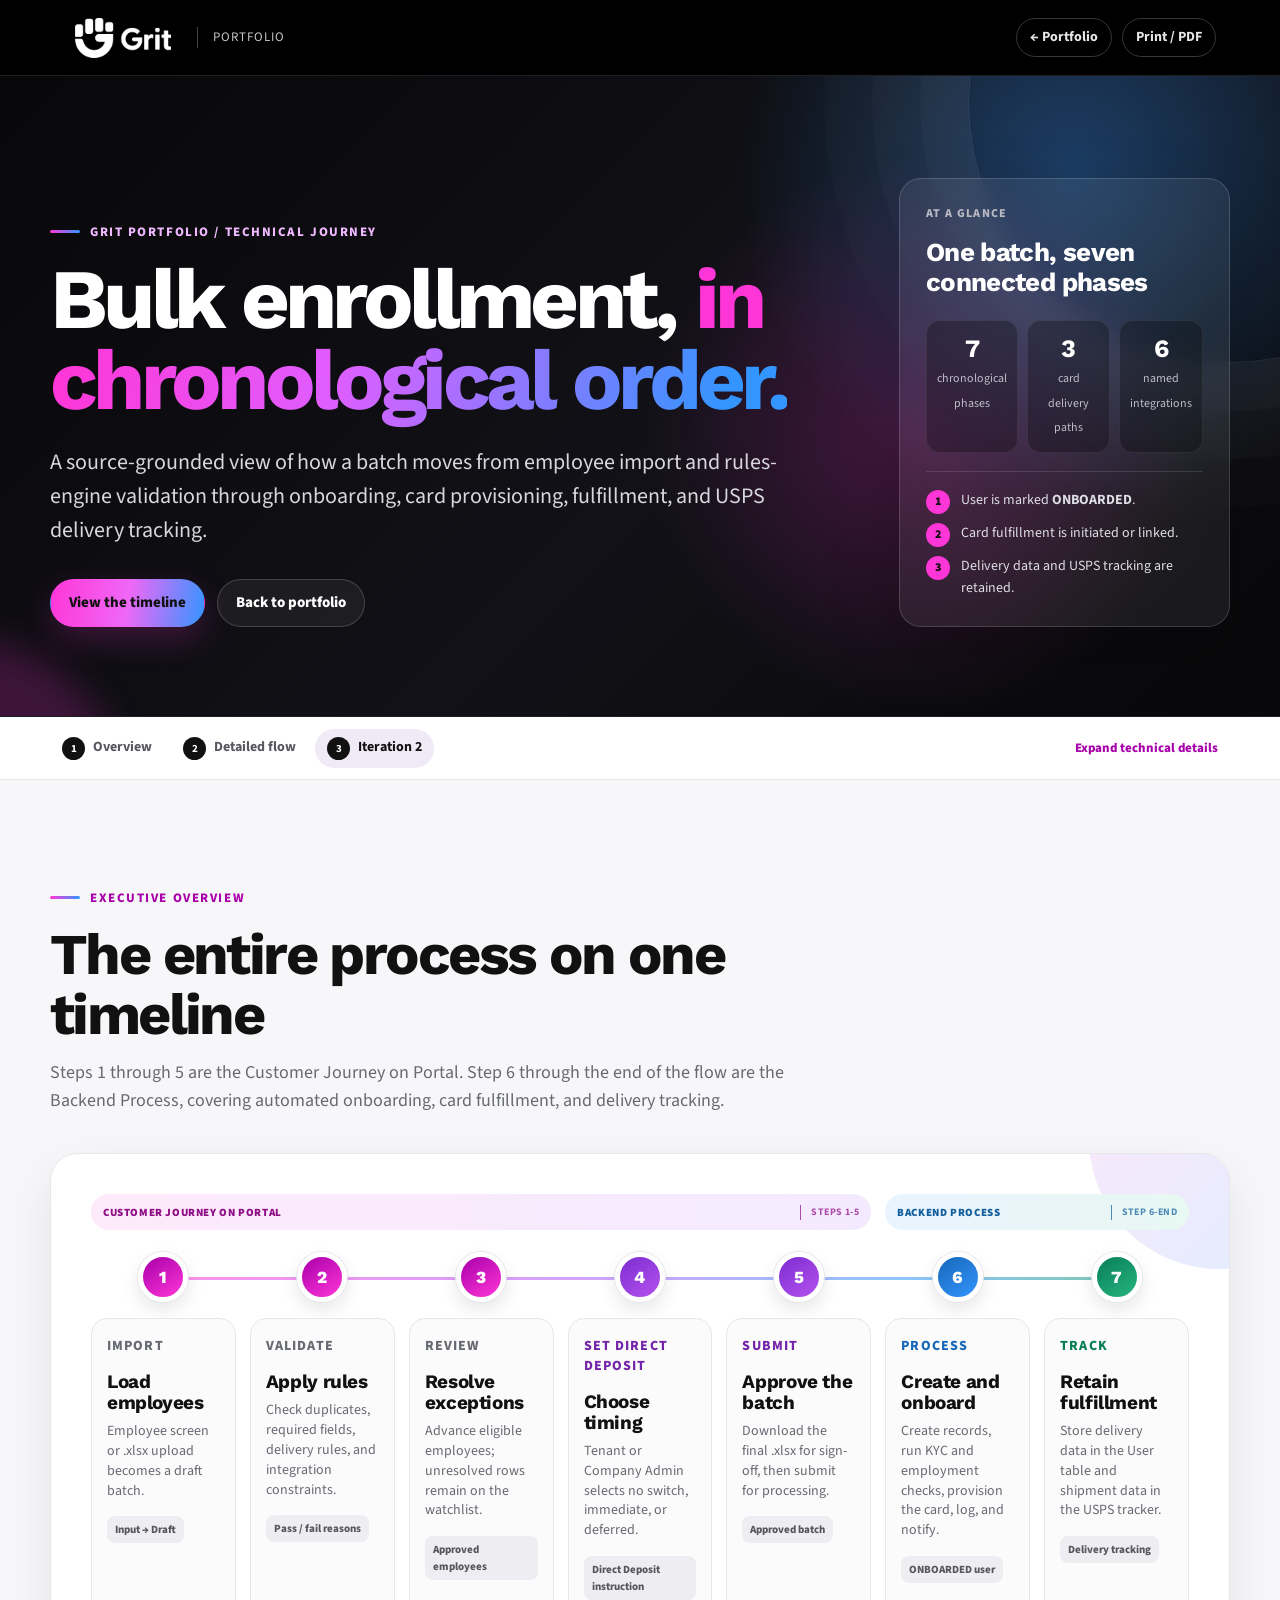
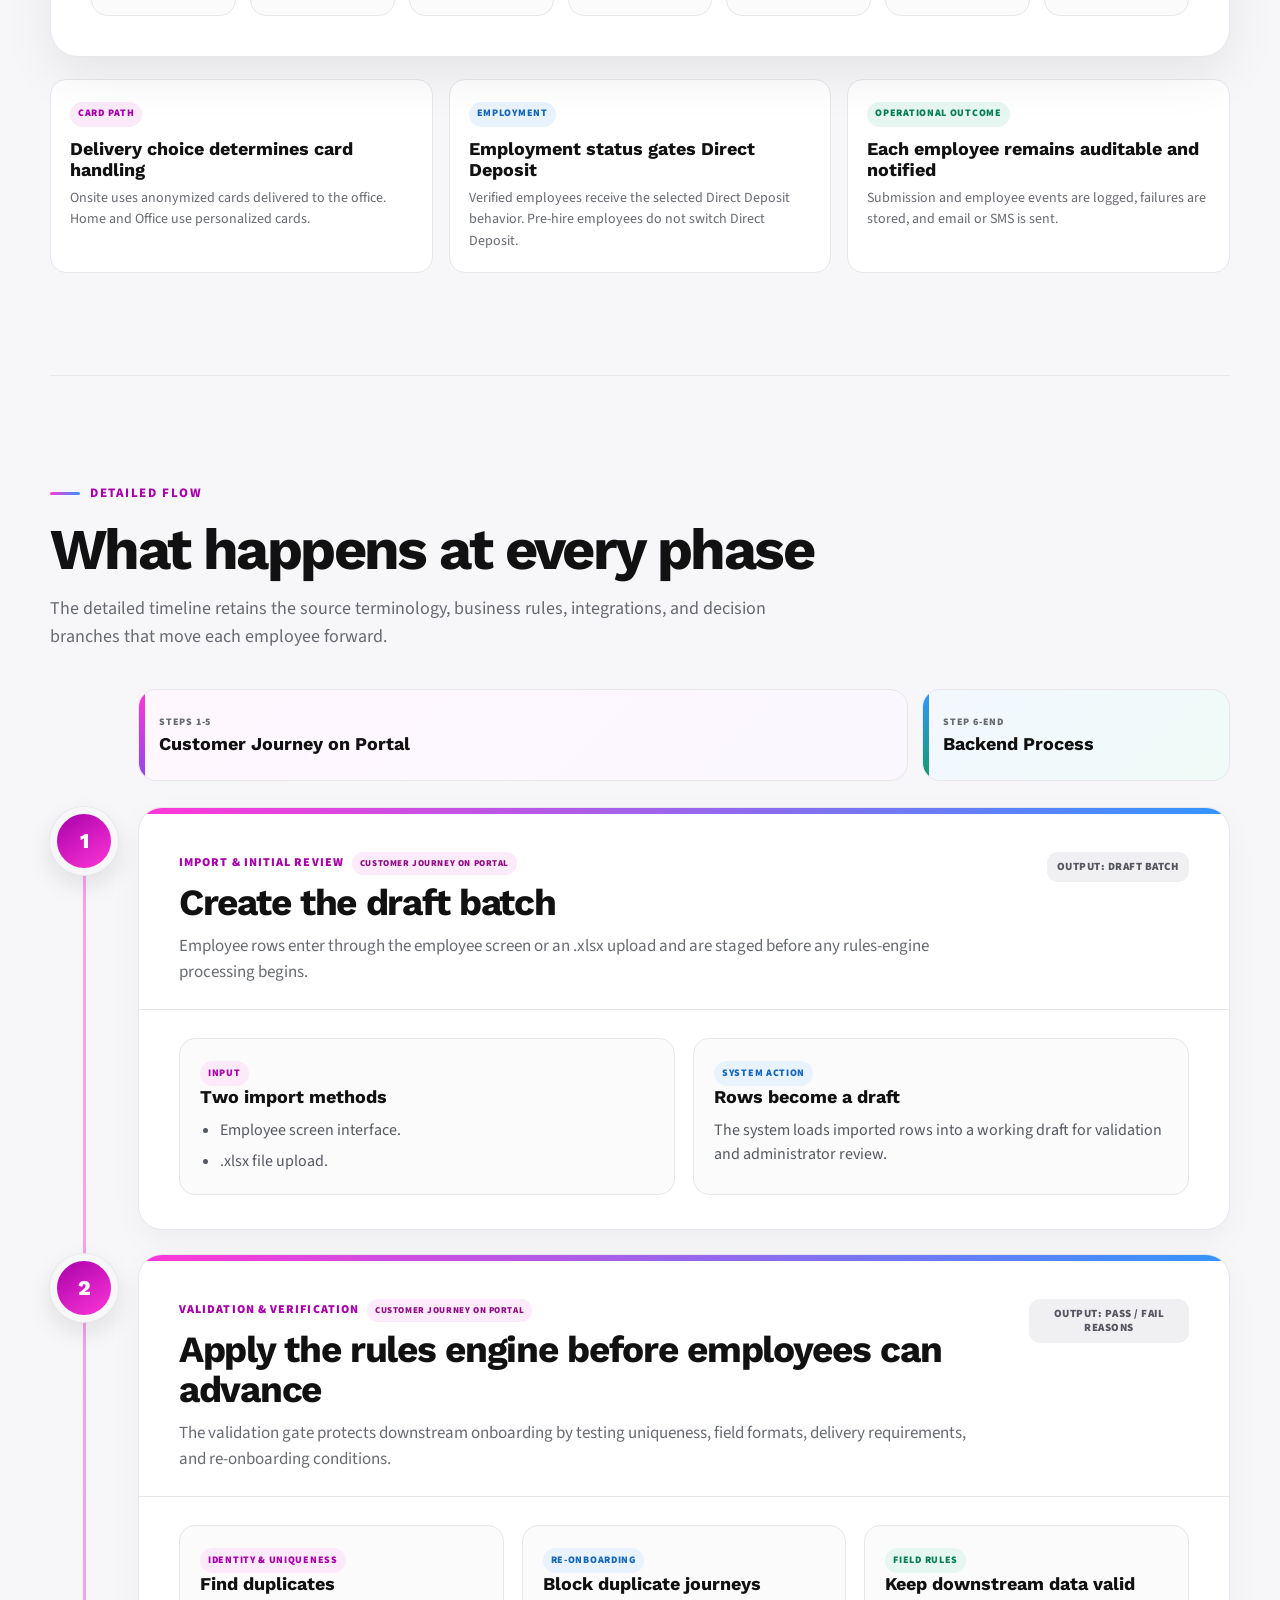
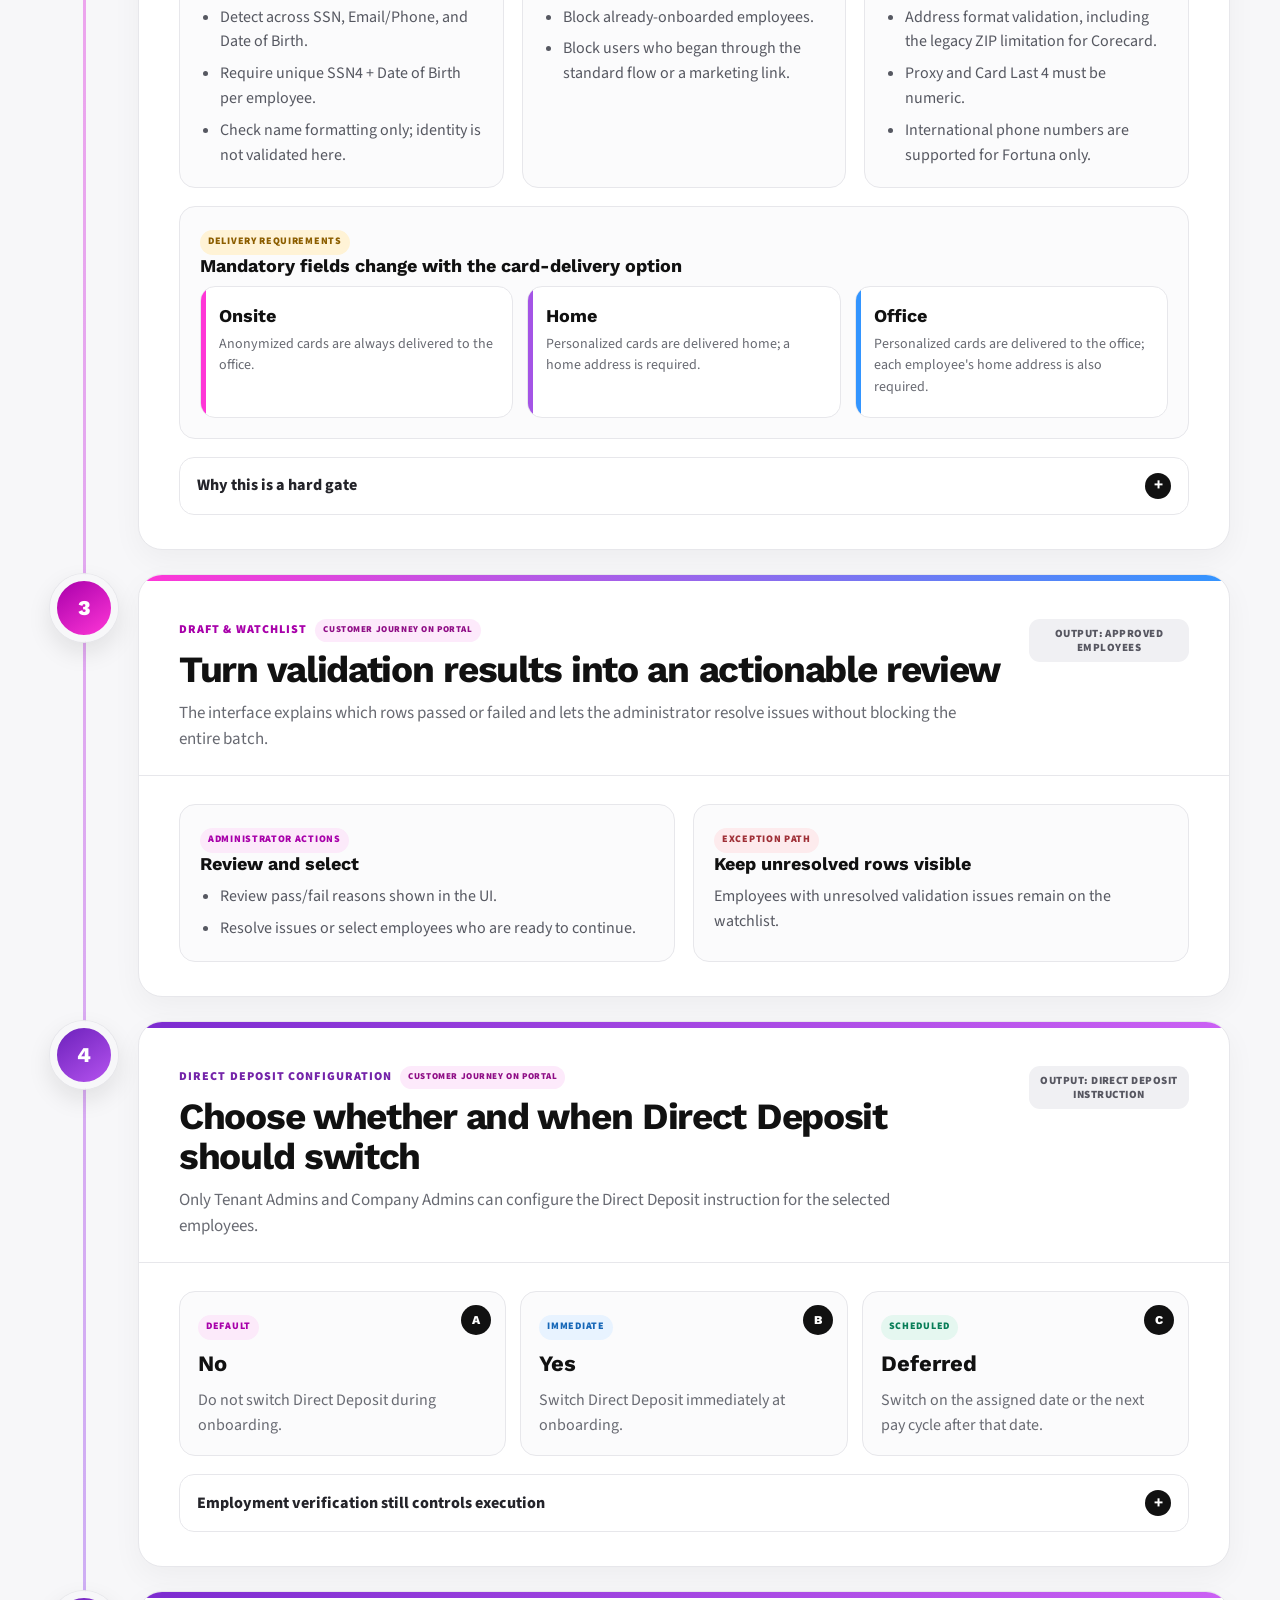
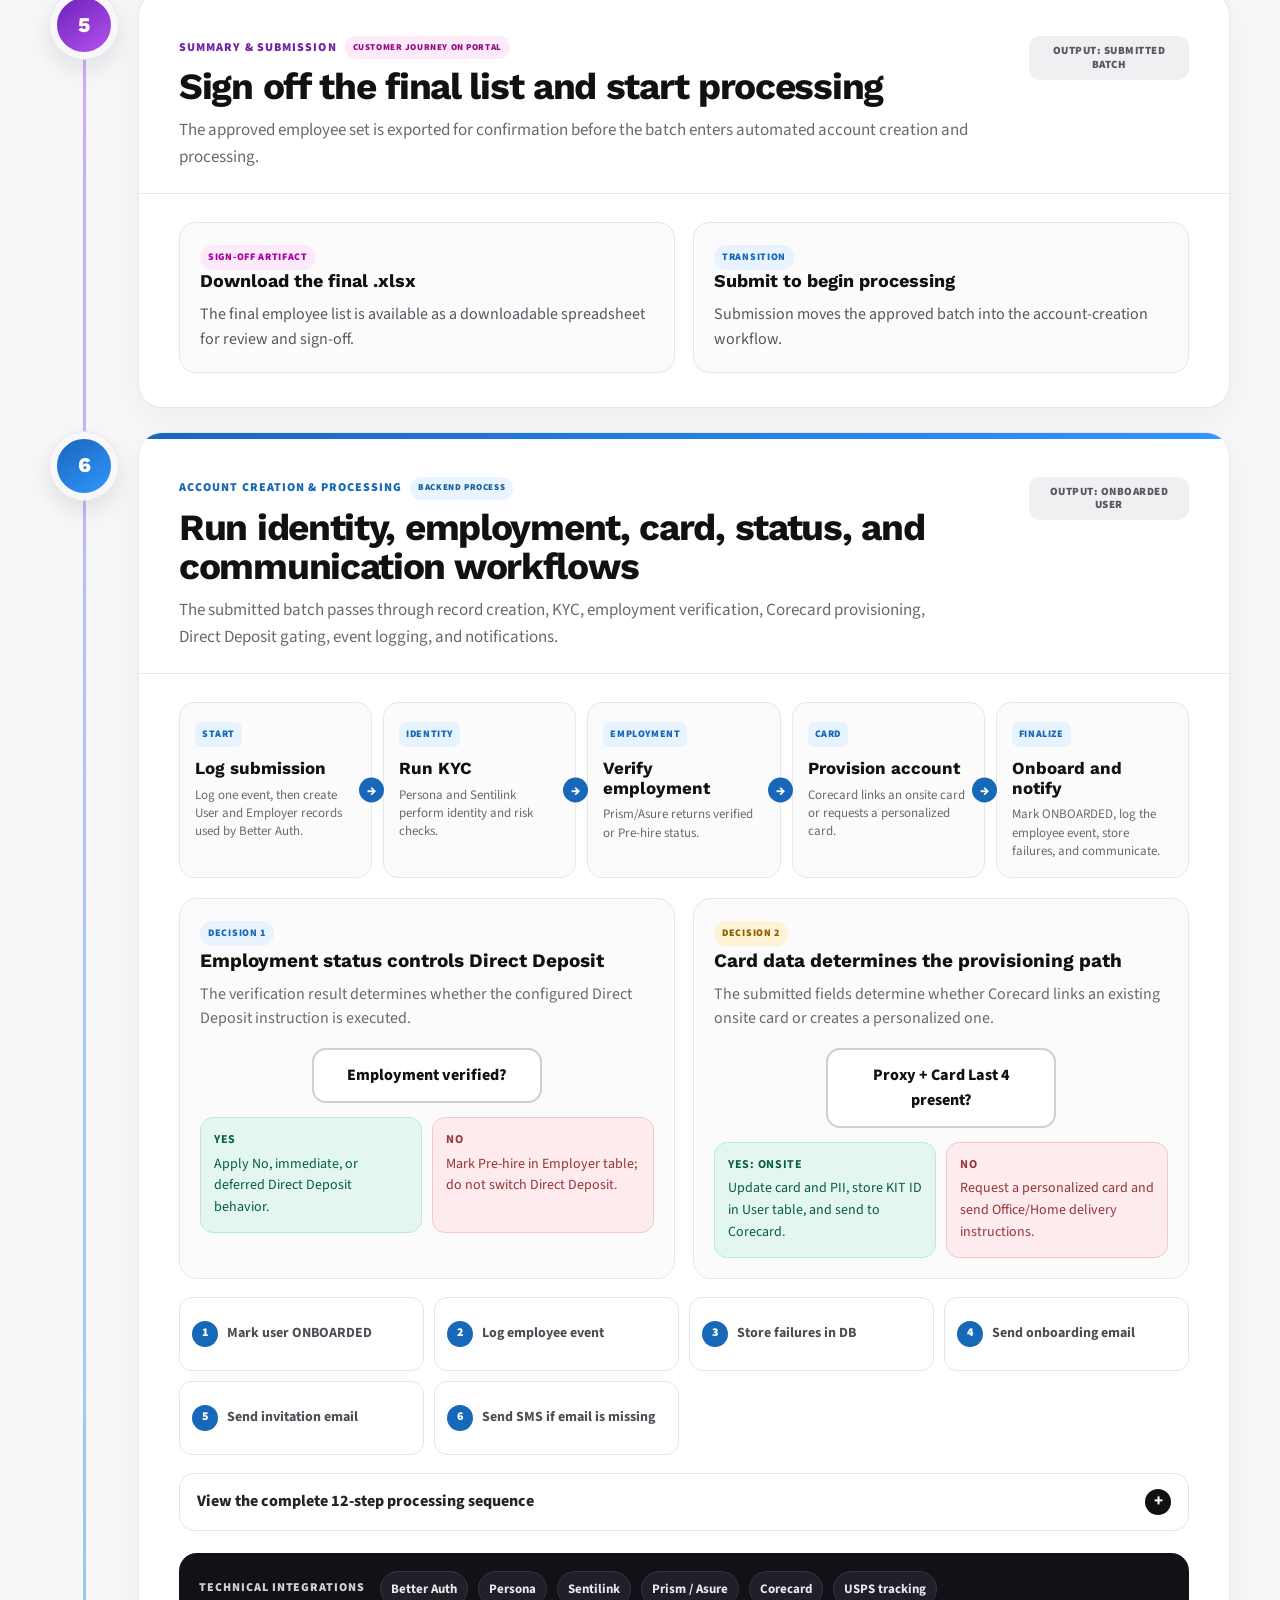
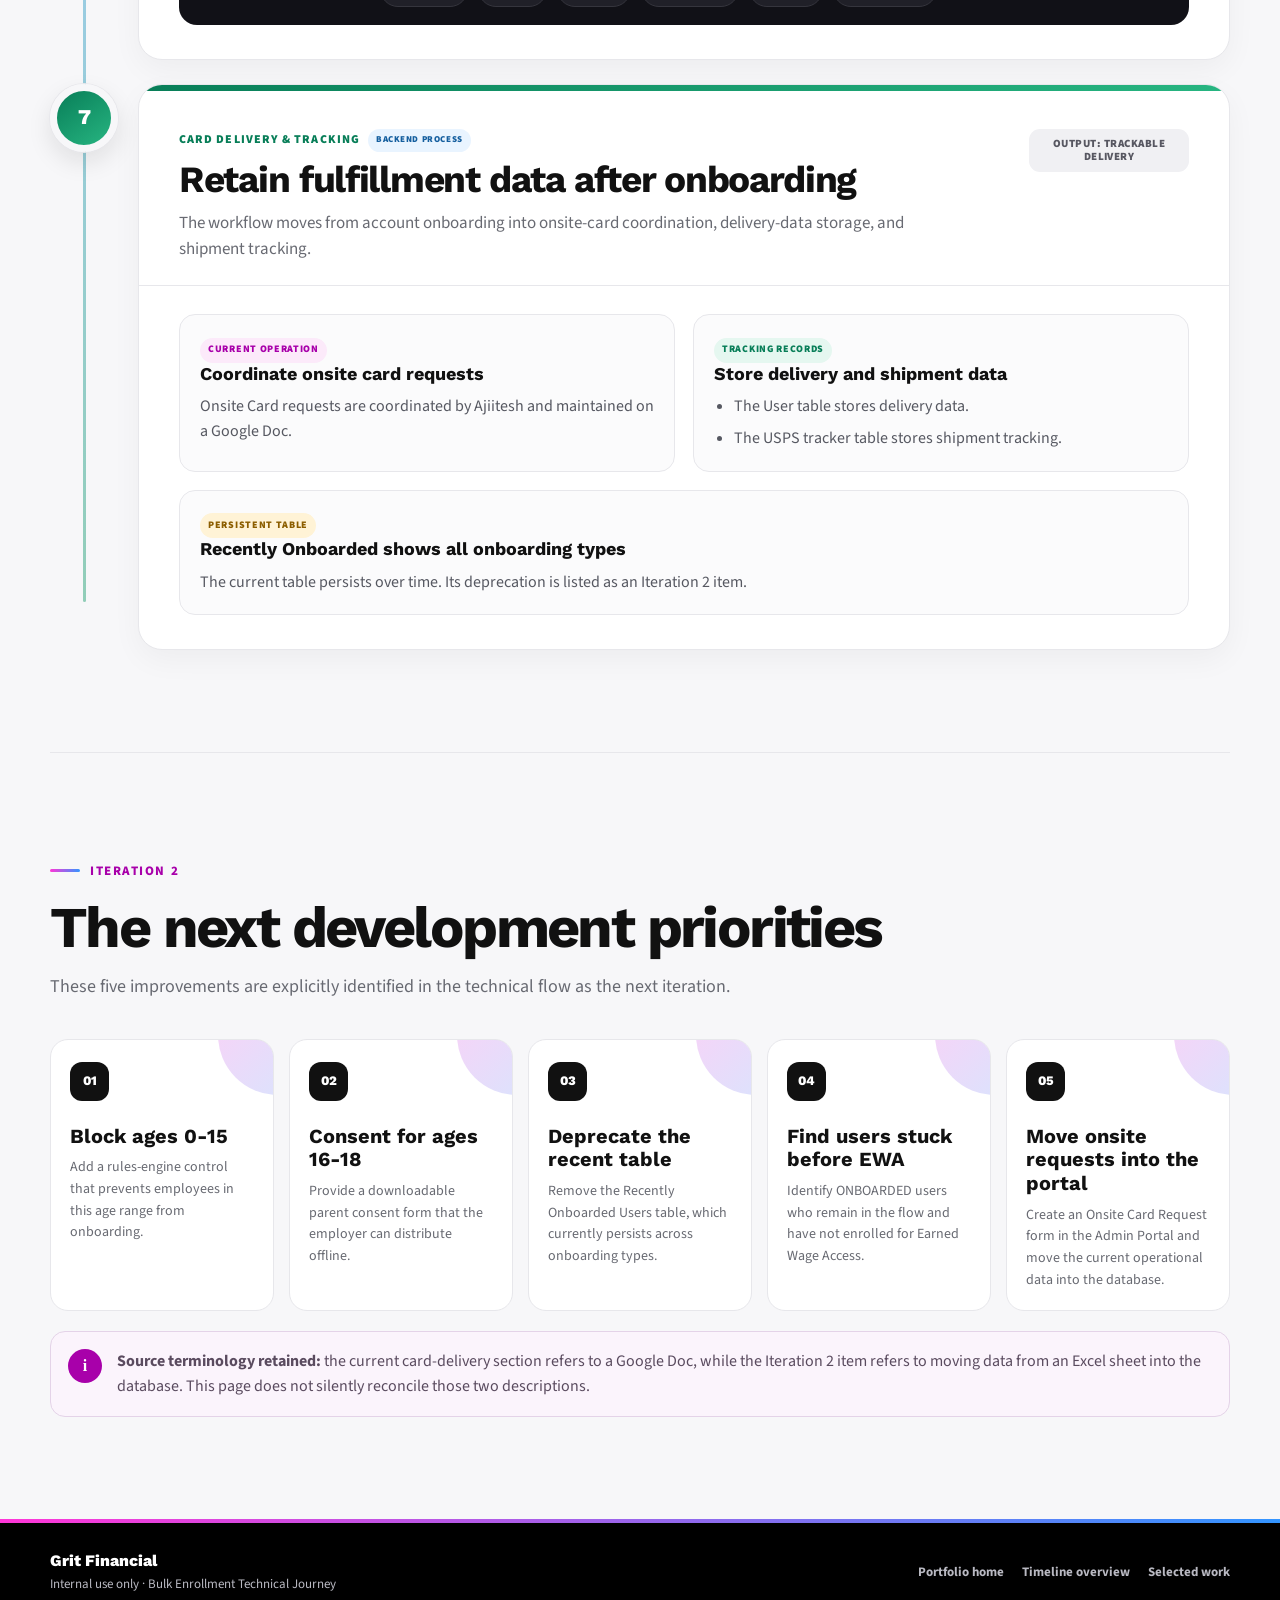
==== bulk-enrollment.html @ fad3ab8e "Add files via upload" ====
<!doctype html>
<html lang="en">
<head>
  <meta charset="utf-8">
  <meta name="viewport" content="width=device-width, initial-scale=1">
  <meta name="description" content="Grit Labs technical journey for bulk employee enrollment, separating the Customer Journey on Portal (Steps 1-5) from the Backend Process (Step 6 through delivery tracking).">
  <meta name="theme-color" content="#000000">
  <title>Bulk Enrollment Technical Journey | Grit Financial</title>
  <link rel="icon" type="image/png" href="assets/Grit_FavIcon.png">
  <link rel="preconnect" href="https://fonts.googleapis.com">
  <link rel="preconnect" href="https://fonts.gstatic.com" crossorigin>
  <link href="https://fonts.googleapis.com/css2?family=Source+Sans+3:wght@400;500;600;700&family=Work+Sans:wght@600;700;800&display=swap" rel="stylesheet">
  <style>
    :root {
      --ink: #111111;
      --ink-2: #24242a;
      --magenta: #ff36d7;
      --magenta-deep: #a800aa;
      --blue: #3395ff;
      --blue-deep: #1768b8;
      --green: #159b69;
      --amber: #c98200;
      --red: #c7444b;
      --muted: #686a72;
      --line: #e7e7eb;
      --surface: #f7f7f9;
      --surface-2: #efeff3;
      --white: #ffffff;
      --radius: 22px;
      --radius-sm: 15px;
      --shadow: 0 18px 50px rgba(17, 17, 17, .08);
      --shadow-strong: 0 26px 80px rgba(17, 17, 17, .14);
      --max: 1180px;
    }

    * { box-sizing: border-box; }
    [hidden] { display: none !important; }
    html { scroll-behavior: smooth; scroll-padding-top: 154px; }
    body {
      margin: 0;
      color: var(--ink);
      background: var(--surface);
      font-family: "Source Sans 3", Arial, sans-serif;
      line-height: 1.55;
      -webkit-font-smoothing: antialiased;
      text-rendering: optimizeLegibility;
    }
    body::selection { background: rgba(255, 54, 215, .24); }
    a { color: inherit; text-decoration: none; }
    button { font: inherit; }
    img { max-width: 100%; }
    h1, h2, h3, h4, p { margin-top: 0; }
    h1, h2, h3, h4 { font-family: "Work Sans", Arial, sans-serif; }
    strong { font-weight: 700; }

    .skip-link {
      position: fixed;
      left: 18px;
      top: -60px;
      z-index: 100;
      padding: 10px 14px;
      border-radius: 10px;
      color: var(--ink);
      background: var(--magenta);
      font-weight: 800;
      transition: top .2s ease;
    }
    .skip-link:focus { top: 18px; }

    .topbar {
      min-height: 76px;
      position: sticky;
      top: 0;
      z-index: 50;
      display: flex;
      align-items: center;
      justify-content: space-between;
      gap: 24px;
      padding: 14px clamp(22px, 5vw, 72px);
      color: var(--white);
      background: #000;
      border-bottom: 1px solid rgba(255, 255, 255, .12);
    }
    .brand {
      display: inline-flex;
      align-items: center;
      gap: 15px;
      min-width: 0;
    }
    .brand img {
      display: block;
      width: 118px;
      max-height: 40px;
      object-fit: contain;
      filter: brightness(0) invert(1);
    }
    .brand-fallback {
      font-family: "Work Sans", Arial, sans-serif;
      font-size: 27px;
      font-weight: 800;
      letter-spacing: -.04em;
      line-height: 1;
    }
    .brand-label {
      color: #c7c7cc;
      border-left: 1px solid #444;
      padding-left: 15px;
      font-size: 13px;
      letter-spacing: .08em;
      text-transform: uppercase;
      white-space: nowrap;
    }
    .top-actions {
      display: flex;
      align-items: center;
      gap: 10px;
      flex-wrap: wrap;
      justify-content: flex-end;
    }
    .top-link,
    .top-button {
      display: inline-flex;
      align-items: center;
      justify-content: center;
      min-height: 38px;
      border: 1px solid #37373c;
      border-radius: 999px;
      padding: 8px 13px;
      color: #e8e8eb;
      background: transparent;
      font-size: 14px;
      font-weight: 700;
      cursor: pointer;
      transition: color .18s ease, border-color .18s ease, background .18s ease;
    }
    .top-link:hover,
    .top-link:focus-visible,
    .top-button:hover,
    .top-button:focus-visible {
      color: var(--white);
      border-color: var(--magenta);
      background: rgba(255, 54, 215, .10);
      outline: none;
    }

    .hero {
      position: relative;
      overflow: hidden;
      color: var(--white);
      background:
        radial-gradient(circle at 84% 15%, rgba(51, 149, 255, .34), transparent 28%),
        radial-gradient(circle at 72% 56%, rgba(255, 54, 215, .23), transparent 28%),
        linear-gradient(135deg, #08080a 0%, #111117 55%, #08080a 100%);
      border-bottom: 1px solid #1e1e24;
    }
    .hero::before,
    .hero::after {
      content: "";
      position: absolute;
      border-radius: 50%;
      pointer-events: none;
    }
    .hero::before {
      width: 520px;
      height: 520px;
      right: -210px;
      top: -235px;
      border: 1px solid rgba(255, 255, 255, .10);
      box-shadow:
        0 0 0 48px rgba(255, 255, 255, .025),
        0 0 0 96px rgba(255, 255, 255, .018),
        0 0 0 144px rgba(255, 255, 255, .012);
    }
    .hero::after {
      width: 360px;
      height: 360px;
      left: -230px;
      bottom: -280px;
      background: rgba(255, 54, 215, .20);
      filter: blur(18px);
    }
    .hero-inner {
      position: relative;
      z-index: 1;
      width: min(var(--max), calc(100% - 56px));
      margin: 0 auto;
      padding: clamp(66px, 8vw, 108px) 0 clamp(58px, 7vw, 92px);
      display: grid;
      grid-template-columns: minmax(0, 1.4fr) minmax(300px, .6fr);
      gap: clamp(34px, 6vw, 78px);
      align-items: end;
    }
    .eyebrow {
      display: inline-flex;
      align-items: center;
      gap: 10px;
      margin: 0 0 17px;
      color: #f0b9ff;
      font-size: 13px;
      font-weight: 800;
      letter-spacing: .12em;
      text-transform: uppercase;
    }
    .eyebrow::before {
      content: "";
      width: 30px;
      height: 3px;
      border-radius: 999px;
      background: linear-gradient(90deg, var(--magenta), var(--blue));
    }
    .hero h1 {
      max-width: 850px;
      margin: 0 0 24px;
      font-size: clamp(45px, 6.6vw, 88px);
      line-height: .96;
      letter-spacing: -.055em;
    }
    .gradient-text {
      background: linear-gradient(105deg, var(--magenta) 10%, #df5eff 44%, var(--blue) 92%);
      -webkit-background-clip: text;
      background-clip: text;
      color: transparent;
    }
    .hero-copy {
      max-width: 770px;
      margin: 0;
      color: #d7d7dd;
      font-size: clamp(18px, 2vw, 22px);
      line-height: 1.55;
    }
    .hero-actions {
      display: flex;
      gap: 12px;
      flex-wrap: wrap;
      margin-top: 32px;
    }
    .button {
      display: inline-flex;
      align-items: center;
      justify-content: center;
      min-height: 46px;
      border-radius: 999px;
      padding: 11px 18px;
      border: 1px solid transparent;
      font-size: 15px;
      font-weight: 800;
      cursor: pointer;
      transition: transform .18s ease, box-shadow .18s ease, background .18s ease;
    }
    .button:hover,
    .button:focus-visible { transform: translateY(-2px); outline: none; }
    .button-primary {
      color: var(--ink);
      background: linear-gradient(100deg, var(--magenta), #ef68f6 50%, var(--blue));
      box-shadow: 0 13px 34px rgba(255, 54, 215, .20);
    }
    .button-secondary {
      color: var(--white);
      background: rgba(255, 255, 255, .06);
      border-color: rgba(255, 255, 255, .18);
    }
    .button-secondary:hover,
    .button-secondary:focus-visible { background: rgba(255, 255, 255, .11); }

    .hero-panel {
      position: relative;
      padding: 26px;
      border: 1px solid rgba(255, 255, 255, .16);
      border-radius: var(--radius);
      background: rgba(255, 255, 255, .065);
      box-shadow: 0 30px 70px rgba(0, 0, 0, .24);
      backdrop-filter: blur(12px);
    }
    .hero-panel-kicker {
      margin: 0 0 14px;
      color: #b8b8c2;
      font-size: 12px;
      font-weight: 800;
      letter-spacing: .11em;
      text-transform: uppercase;
    }
    .hero-panel h2 {
      margin: 0 0 22px;
      font-size: 26px;
      line-height: 1.15;
      letter-spacing: -.025em;
    }
    .hero-stats {
      display: grid;
      grid-template-columns: repeat(3, 1fr);
      gap: 9px;
    }
    .hero-stat {
      padding: 15px 10px 13px;
      border-radius: 14px;
      background: rgba(0, 0, 0, .28);
      border: 1px solid rgba(255, 255, 255, .08);
      text-align: center;
    }
    .hero-stat strong {
      display: block;
      margin-bottom: 4px;
      font-family: "Work Sans", Arial, sans-serif;
      font-size: 25px;
      line-height: 1;
    }
    .hero-stat span { color: #bebec8; font-size: 12px; line-height: 1.2; }
    .end-state {
      margin-top: 18px;
      padding-top: 18px;
      border-top: 1px solid rgba(255, 255, 255, .12);
      display: grid;
      gap: 9px;
    }
    .end-state-row {
      display: grid;
      grid-template-columns: 25px 1fr;
      gap: 10px;
      align-items: start;
      color: #dedee5;
      font-size: 14px;
    }
    .end-state-row span:first-child {
      width: 24px;
      height: 24px;
      display: grid;
      place-items: center;
      border-radius: 50%;
      color: var(--ink);
      background: var(--magenta);
      font-size: 12px;
      font-weight: 900;
    }

    .anchor-nav {
      position: sticky;
      top: 76px;
      z-index: 40;
      color: var(--ink);
      background: rgba(255, 255, 255, .95);
      border-bottom: 1px solid var(--line);
      backdrop-filter: blur(16px);
    }
    .anchor-nav-inner {
      width: min(var(--max), calc(100% - 56px));
      min-height: 62px;
      margin: 0 auto;
      display: flex;
      align-items: center;
      justify-content: space-between;
      gap: 20px;
      overflow-x: auto;
      scrollbar-width: none;
    }
    .anchor-nav-inner::-webkit-scrollbar { display: none; }
    .anchor-links { display: flex; align-items: center; gap: 7px; white-space: nowrap; }
    .anchor-link {
      display: inline-flex;
      align-items: center;
      gap: 8px;
      min-height: 38px;
      padding: 8px 12px;
      border-radius: 999px;
      color: #55565f;
      font-size: 14px;
      font-weight: 700;
      transition: color .18s ease, background .18s ease;
    }
    .anchor-link:hover,
    .anchor-link:focus-visible,
    .anchor-link.active {
      color: var(--ink);
      background: #f0e9f6;
      outline: none;
    }
    .anchor-link span {
      width: 23px;
      height: 23px;
      display: grid;
      place-items: center;
      border-radius: 50%;
      color: var(--white);
      background: var(--ink);
      font-size: 11px;
    }
    .anchor-utility {
      flex: 0 0 auto;
      border: 0;
      border-radius: 999px;
      padding: 8px 12px;
      color: var(--magenta-deep);
      background: transparent;
      font-size: 13px;
      font-weight: 800;
      cursor: pointer;
    }
    .anchor-utility:hover,
    .anchor-utility:focus-visible { background: #f7edf8; outline: none; }

    main { display: block; }
    .section {
      width: min(var(--max), calc(100% - 56px));
      margin: 0 auto;
      padding: clamp(64px, 8vw, 102px) 0;
    }
    .section + .section { border-top: 1px solid var(--line); }
    .section-head {
      max-width: 850px;
      margin-bottom: 38px;
    }
    .section-head .eyebrow { color: var(--magenta-deep); }
    .section-head h2 {
      margin: 0 0 15px;
      font-size: clamp(34px, 4.5vw, 58px);
      line-height: 1.04;
      letter-spacing: -.045em;
    }
    .section-head > p:last-child {
      max-width: 780px;
      margin: 0;
      color: var(--muted);
      font-size: 18px;
    }

    .overview-shell {
      position: relative;
      border: 1px solid var(--line);
      border-radius: 28px;
      background: var(--white);
      box-shadow: var(--shadow);
      padding: clamp(24px, 4vw, 40px);
      overflow: hidden;
    }
    .overview-shell::after {
      content: "";
      position: absolute;
      width: 260px;
      height: 260px;
      right: -120px;
      top: -145px;
      border-radius: 50%;
      background: linear-gradient(135deg, rgba(255, 54, 215, .12), rgba(51, 149, 255, .16));
    }
    .overview-labels {
      position: relative;
      z-index: 2;
      display: grid;
      grid-template-columns: repeat(7, minmax(0, 1fr));
      gap: 14px;
      margin-bottom: 22px;
    }
    .overview-label {
      display: flex;
      align-items: center;
      justify-content: space-between;
      gap: 12px;
      min-height: 36px;
      padding: 8px 12px;
      border-radius: 999px;
      font-size: 11px;
      font-weight: 900;
      letter-spacing: .055em;
      text-transform: uppercase;
    }
    .overview-label strong {
      flex: 0 0 auto;
      padding-left: 10px;
      border-left: 1px solid currentColor;
      font-size: 10px;
      letter-spacing: .045em;
      opacity: .72;
    }
    .label-portal {
      grid-column: 1 / span 5;
      color: #8f0e86;
      background: linear-gradient(90deg, #fdeafb, #f4eaff);
    }
    .label-backend {
      grid-column: 6 / span 2;
      color: #155f9f;
      background: linear-gradient(90deg, #e9f4ff, #e8f8f2);
    }
    .overview-track {
      position: relative;
      z-index: 2;
      display: grid;
      grid-template-columns: repeat(7, minmax(0, 1fr));
      gap: 14px;
      align-items: stretch;
    }
    .overview-track::before {
      content: "";
      position: absolute;
      left: 4.5%;
      right: 4.5%;
      top: 25px;
      height: 3px;
      background: linear-gradient(90deg, var(--magenta), #a85aff 46%, var(--blue) 76%, var(--green));
      border-radius: 99px;
      opacity: .55;
    }
    .overview-step {
      position: relative;
      z-index: 1;
      display: flex;
      flex-direction: column;
      min-width: 0;
    }
    .overview-node {
      width: 50px;
      height: 50px;
      display: grid;
      place-items: center;
      margin: 0 auto 16px;
      border: 5px solid var(--white);
      border-radius: 50%;
      color: var(--white);
      background: var(--ink);
      box-shadow: 0 0 0 1px var(--line), 0 8px 18px rgba(17, 17, 17, .10);
      font-family: "Work Sans", Arial, sans-serif;
      font-size: 17px;
      font-weight: 800;
    }
    .overview-step:nth-child(1) .overview-node,
    .overview-step:nth-child(2) .overview-node,
    .overview-step:nth-child(3) .overview-node { background: linear-gradient(145deg, var(--magenta-deep), var(--magenta)); }
    .overview-step:nth-child(4) .overview-node,
    .overview-step:nth-child(5) .overview-node { background: linear-gradient(145deg, #7c2cd0, #b553ef); }
    .overview-step:nth-child(6) .overview-node { background: linear-gradient(145deg, var(--blue-deep), var(--blue)); }
    .overview-step:nth-child(7) .overview-node { background: linear-gradient(145deg, #087e58, #27b581); }
    .overview-card {
      flex: 1;
      min-height: 205px;
      border: 1px solid var(--line);
      border-radius: 16px;
      padding: 18px 15px 15px;
      background: #fbfbfc;
      transition: transform .18s ease, box-shadow .18s ease, border-color .18s ease;
    }
    .overview-card:hover { transform: translateY(-4px); border-color: #d6d6dd; box-shadow: 0 12px 30px rgba(17, 17, 17, .08); }
    .overview-kicker {
      margin: 0 0 8px;
      color: var(--magenta-deep);
      font-size: 11px;
      font-weight: 800;
      letter-spacing: .08em;
      text-transform: uppercase;
    }
    .overview-step:nth-child(4) .overview-kicker,
    .overview-step:nth-child(5) .overview-kicker { color: #7424a9; }
    .overview-step:nth-child(6) .overview-kicker { color: var(--blue-deep); }
    .overview-step:nth-child(7) .overview-kicker { color: #087e58; }
    .overview-card h3 {
      margin: 0 0 8px;
      font-size: 19px;
      line-height: 1.1;
      letter-spacing: -.02em;
    }
    .overview-card p {
      margin: 0 0 15px;
      color: var(--muted);
      font-size: 14px;
      line-height: 1.42;
    }
    .overview-output {
      display: inline-flex;
      margin-top: auto;
      padding: 5px 8px;
      border-radius: 8px;
      color: #56565f;
      background: #eeeef2;
      font-size: 11px;
      font-weight: 800;
    }

    .decision-strip {
      display: grid;
      grid-template-columns: repeat(3, 1fr);
      gap: 16px;
      margin-top: 22px;
    }
    .decision-summary {
      min-height: 138px;
      border: 1px solid var(--line);
      border-radius: 16px;
      padding: 19px;
      background: var(--white);
    }
    .decision-summary .mini-tag { margin-bottom: 11px; }
    .decision-summary h3 { margin: 0 0 7px; font-size: 18px; line-height: 1.2; }
    .decision-summary p { margin: 0; color: var(--muted); font-size: 14px; }
    .mini-tag {
      display: inline-flex;
      align-items: center;
      min-height: 25px;
      padding: 4px 8px;
      border-radius: 999px;
      color: var(--magenta-deep);
      background: #fceafa;
      font-size: 10px;
      font-weight: 900;
      letter-spacing: .07em;
      text-transform: uppercase;
    }
    .mini-tag.blue { color: var(--blue-deep); background: #e8f3ff; }
    .mini-tag.green { color: #087e58; background: #e5f7f0; }
    .mini-tag.amber { color: #8c5e00; background: #fff3d6; }
    .mini-tag.red { color: #9f3037; background: #fdebed; }

    .flow-classification {
      display: grid;
      grid-template-columns: 5fr 2fr;
      gap: 14px;
      margin: 0 0 26px 88px;
    }
    .flow-classification-card {
      position: relative;
      min-height: 92px;
      display: flex;
      flex-direction: column;
      justify-content: center;
      border: 1px solid var(--line);
      border-radius: 18px;
      padding: 17px 20px;
      overflow: hidden;
    }
    .flow-classification-card::before {
      content: "";
      position: absolute;
      inset: 0 auto 0 0;
      width: 6px;
    }
    .flow-classification-card.portal { background: linear-gradient(135deg, #fff7fe, #faf7ff); }
    .flow-classification-card.portal::before { background: linear-gradient(180deg, var(--magenta), #8f49e5); }
    .flow-classification-card.backend { background: linear-gradient(135deg, #f2f8ff, #f0fbf7); }
    .flow-classification-card.backend::before { background: linear-gradient(180deg, var(--blue), var(--green)); }
    .flow-classification-card span {
      margin-bottom: 3px;
      color: var(--muted);
      font-size: 10px;
      font-weight: 900;
      letter-spacing: .08em;
      text-transform: uppercase;
    }
    .flow-classification-card strong {
      font-family: "Work Sans", Arial, sans-serif;
      font-size: 18px;
      line-height: 1.2;
    }
    .journey {
      position: relative;
      display: grid;
      gap: 24px;
    }
    .journey::before {
      content: "";
      position: absolute;
      left: 33px;
      top: 44px;
      bottom: 48px;
      width: 3px;
      border-radius: 99px;
      background: linear-gradient(180deg, var(--magenta), #9b55ee 52%, var(--blue) 78%, var(--green));
      opacity: .45;
    }
    .journey-item {
      position: relative;
      display: grid;
      grid-template-columns: 68px minmax(0, 1fr);
      gap: 20px;
      align-items: start;
      scroll-margin-top: 164px;
    }
    .journey-marker {
      position: sticky;
      top: 157px;
      z-index: 2;
      width: 68px;
      height: 68px;
      display: grid;
      place-items: center;
      border: 7px solid var(--surface);
      border-radius: 50%;
      color: var(--white);
      background: linear-gradient(145deg, var(--magenta-deep), var(--magenta));
      box-shadow: 0 0 0 1px var(--line), 0 10px 24px rgba(17, 17, 17, .10);
      font-family: "Work Sans", Arial, sans-serif;
      font-size: 21px;
      font-weight: 800;
    }
    .journey-item:nth-child(4) .journey-marker,
    .journey-item:nth-child(5) .journey-marker { background: linear-gradient(145deg, #6c21bb, #b553ef); }
    .journey-item:nth-child(6) .journey-marker { background: linear-gradient(145deg, var(--blue-deep), var(--blue)); }
    .journey-item:nth-child(7) .journey-marker { background: linear-gradient(145deg, #087e58, #27b581); }
    .journey-card {
      border: 1px solid var(--line);
      border-radius: 24px;
      background: var(--white);
      box-shadow: 0 10px 30px rgba(17, 17, 17, .045);
      overflow: hidden;
    }
    .journey-card::before {
      content: "";
      display: block;
      height: 6px;
      background: linear-gradient(90deg, var(--magenta), var(--blue));
    }
    .journey-item:nth-child(4) .journey-card::before,
    .journey-item:nth-child(5) .journey-card::before { background: linear-gradient(90deg, #7c2cd0, #cb61f4); }
    .journey-item:nth-child(6) .journey-card::before { background: linear-gradient(90deg, var(--blue-deep), var(--blue)); }
    .journey-item:nth-child(7) .journey-card::before { background: linear-gradient(90deg, #087e58, #27b581); }
    .journey-header {
      display: grid;
      grid-template-columns: minmax(0, 1fr) auto;
      gap: 20px;
      align-items: start;
      padding: clamp(24px, 4vw, 38px) clamp(24px, 4vw, 40px) 23px;
      border-bottom: 1px solid var(--line);
    }
    .journey-label-row {
      display: flex;
      align-items: center;
      gap: 8px;
      flex-wrap: wrap;
      margin-bottom: 8px;
    }
    .journey-kicker {
      margin: 0;
      color: var(--magenta-deep);
      font-size: 12px;
      font-weight: 900;
      letter-spacing: .09em;
      text-transform: uppercase;
    }
    .phase-chip {
      display: inline-flex;
      align-items: center;
      min-height: 23px;
      padding: 4px 8px;
      border-radius: 999px;
      font-size: 9px;
      font-weight: 900;
      letter-spacing: .065em;
      line-height: 1.1;
      text-transform: uppercase;
    }
    .phase-chip.portal { color: #8f0e86; background: #fdeafb; }
    .phase-chip.backend { color: #155f9f; background: #e9f4ff; }
    .journey-item:nth-child(4) .journey-kicker,
    .journey-item:nth-child(5) .journey-kicker { color: #7424a9; }
    .journey-item:nth-child(6) .journey-kicker { color: var(--blue-deep); }
    .journey-item:nth-child(7) .journey-kicker { color: #087e58; }
    .journey-header h3 {
      margin: 0 0 10px;
      font-size: clamp(25px, 3vw, 37px);
      line-height: 1.08;
      letter-spacing: -.035em;
    }
    .journey-summary {
      max-width: 790px;
      margin: 0;
      color: var(--muted);
      font-size: 17px;
    }
    .outcome-badge {
      max-width: 160px;
      padding: 8px 10px;
      border-radius: 11px;
      color: #575761;
      background: #f0f0f3;
      font-size: 11px;
      font-weight: 900;
      letter-spacing: .045em;
      line-height: 1.25;
      text-align: center;
      text-transform: uppercase;
    }
    .journey-body { padding: 28px clamp(24px, 4vw, 40px) 34px; }
    .content-grid {
      display: grid;
      grid-template-columns: repeat(2, minmax(0, 1fr));
      gap: 18px;
    }
    .content-grid.three { grid-template-columns: repeat(3, minmax(0, 1fr)); }
    .content-block {
      min-width: 0;
      border: 1px solid var(--line);
      border-radius: 16px;
      padding: 20px;
      background: #fbfbfc;
    }
    .content-block h4 { margin: 0 0 10px; font-size: 18px; line-height: 1.2; }
    .content-block p:last-child { margin-bottom: 0; }
    .content-block p,
    .content-block li { color: #565861; }
    .content-block ul,
    .content-block ol { margin: 0; padding-left: 20px; }
    .content-block li + li { margin-top: 7px; }
    .content-block.full { grid-column: 1 / -1; }

    .route-grid {
      display: grid;
      grid-template-columns: repeat(3, minmax(0, 1fr));
      gap: 14px;
    }
    .route-card {
      position: relative;
      border: 1px solid var(--line);
      border-radius: 15px;
      padding: 18px;
      background: var(--white);
      overflow: hidden;
    }
    .route-card::before {
      content: "";
      position: absolute;
      inset: 0 auto 0 0;
      width: 5px;
      background: var(--magenta);
    }
    .route-card:nth-child(2)::before { background: #a454e6; }
    .route-card:nth-child(3)::before { background: var(--blue); }
    .route-card h4 { margin: 0 0 7px; font-size: 18px; }
    .route-card p { margin: 0; color: var(--muted); font-size: 14px; }

    .choice-grid {
      display: grid;
      grid-template-columns: repeat(3, minmax(0, 1fr));
      gap: 14px;
    }
    .choice-card {
      min-height: 145px;
      position: relative;
      border: 1px solid var(--line);
      border-radius: 16px;
      padding: 20px 18px 18px;
      background: #fbfbfc;
    }
    .choice-letter {
      position: absolute;
      right: 14px;
      top: 13px;
      width: 30px;
      height: 30px;
      display: grid;
      place-items: center;
      border-radius: 50%;
      color: var(--white);
      background: var(--ink);
      font-family: "Work Sans", Arial, sans-serif;
      font-size: 12px;
      font-weight: 800;
    }
    .choice-card h4 { margin: 7px 0 7px; font-size: 22px; }
    .choice-card p { margin: 0; color: var(--muted); }

    .process-flow {
      display: grid;
      grid-template-columns: repeat(5, minmax(0, 1fr));
      gap: 11px;
      align-items: stretch;
      margin-bottom: 20px;
    }
    .process-node {
      position: relative;
      min-height: 165px;
      border: 1px solid var(--line);
      border-radius: 15px;
      padding: 17px 15px;
      background: #fbfbfc;
    }
    .process-node:not(:last-child)::after {
      content: "\2192";
      position: absolute;
      right: -13px;
      top: 50%;
      z-index: 2;
      width: 25px;
      height: 25px;
      display: grid;
      place-items: center;
      transform: translateY(-50%);
      border-radius: 50%;
      color: var(--white);
      background: var(--blue-deep);
      font-size: 15px;
      font-weight: 800;
    }
    .process-index {
      display: inline-grid;
      place-items: center;
      min-width: 30px;
      height: 25px;
      margin-bottom: 12px;
      padding: 0 7px;
      border-radius: 7px;
      color: var(--blue-deep);
      background: #e7f3ff;
      font-size: 10px;
      font-weight: 900;
      letter-spacing: .06em;
      text-transform: uppercase;
    }
    .process-node h4 { margin: 0 0 7px; font-size: 17px; line-height: 1.15; }
    .process-node p { margin: 0; color: var(--muted); font-size: 13px; line-height: 1.4; }

    .decision-lanes {
      display: grid;
      grid-template-columns: repeat(2, minmax(0, 1fr));
      gap: 18px;
    }
    .decision-lane {
      border: 1px solid var(--line);
      border-radius: 18px;
      padding: 20px;
      background: #fbfbfc;
    }
    .decision-lane h4 { margin: 0 0 6px; font-size: 19px; }
    .decision-lane > p { margin: 0 0 17px; color: var(--muted); }
    .decision-question {
      width: min(230px, 100%);
      margin: 0 auto 14px;
      padding: 13px 15px;
      border: 2px solid #cfcfd6;
      border-radius: 14px;
      background: var(--white);
      text-align: center;
      font-weight: 800;
    }
    .branch-grid { display: grid; grid-template-columns: 1fr 1fr; gap: 10px; }
    .branch {
      min-height: 98px;
      border-radius: 13px;
      padding: 13px;
      font-size: 14px;
    }
    .branch strong { display: block; margin-bottom: 4px; font-size: 12px; text-transform: uppercase; letter-spacing: .06em; }
    .branch.yes { color: #075d43; background: #e3f7ef; border: 1px solid #b9ead8; }
    .branch.no { color: #96343a; background: #fdebed; border: 1px solid #f3c7ca; }

    details.technical {
      margin-top: 18px;
      border: 1px solid var(--line);
      border-radius: 15px;
      background: var(--white);
      overflow: hidden;
    }
    details.technical summary {
      display: flex;
      align-items: center;
      justify-content: space-between;
      gap: 15px;
      padding: 15px 17px;
      color: var(--ink-2);
      font-weight: 800;
      cursor: pointer;
      list-style: none;
    }
    details.technical summary::-webkit-details-marker { display: none; }
    details.technical summary::after {
      content: "+";
      width: 26px;
      height: 26px;
      display: grid;
      place-items: center;
      flex: 0 0 auto;
      border-radius: 50%;
      color: var(--white);
      background: var(--ink);
      font-size: 17px;
      line-height: 1;
    }
    details.technical[open] summary::after { content: "\2212"; }
    details.technical[open] summary { border-bottom: 1px solid var(--line); }
    .technical-content { padding: 17px; }
    .technical-content p:last-child,
    .technical-content ul:last-child { margin-bottom: 0; }
    .technical-content li + li { margin-top: 6px; }

    .integration-band {
      margin-top: 22px;
      border-radius: 18px;
      padding: 18px 20px;
      color: var(--white);
      background: #111117;
      display: flex;
      align-items: center;
      gap: 10px;
      flex-wrap: wrap;
    }
    .integration-title {
      margin-right: 5px;
      color: #cfcfd7;
      font-size: 12px;
      font-weight: 900;
      letter-spacing: .08em;
      text-transform: uppercase;
    }
    .integration-pill {
      padding: 7px 10px;
      border: 1px solid #35353d;
      border-radius: 999px;
      color: #e8e8ed;
      background: #202028;
      font-size: 13px;
      font-weight: 700;
    }

    .finalization-grid {
      display: grid;
      grid-template-columns: repeat(4, minmax(0, 1fr));
      gap: 10px;
      margin-top: 18px;
    }
    .final-chip {
      min-height: 74px;
      display: flex;
      align-items: center;
      gap: 9px;
      border: 1px solid var(--line);
      border-radius: 13px;
      padding: 12px;
      background: var(--white);
      color: #4c4d55;
      font-size: 14px;
      font-weight: 700;
    }
    .final-chip span:first-child {
      width: 26px;
      height: 26px;
      display: grid;
      place-items: center;
      flex: 0 0 auto;
      border-radius: 50%;
      color: var(--white);
      background: var(--blue-deep);
      font-size: 12px;
      font-weight: 900;
    }

    .roadmap-grid {
      display: grid;
      grid-template-columns: repeat(5, minmax(0, 1fr));
      gap: 15px;
    }
    .roadmap-card {
      min-height: 250px;
      position: relative;
      overflow: hidden;
      border: 1px solid var(--line);
      border-radius: 18px;
      padding: 22px 19px 19px;
      background: var(--white);
      transition: transform .18s ease, box-shadow .18s ease;
    }
    .roadmap-card:hover { transform: translateY(-4px); box-shadow: var(--shadow); }
    .roadmap-card::after {
      content: "";
      position: absolute;
      width: 120px;
      height: 120px;
      right: -65px;
      top: -65px;
      border-radius: 50%;
      background: linear-gradient(135deg, rgba(255, 54, 215, .24), rgba(51, 149, 255, .22));
    }
    .roadmap-index {
      display: inline-grid;
      place-items: center;
      width: 39px;
      height: 39px;
      margin-bottom: 24px;
      border-radius: 12px;
      color: var(--white);
      background: var(--ink);
      font-family: "Work Sans", Arial, sans-serif;
      font-size: 13px;
      font-weight: 800;
    }
    .roadmap-card h3 { margin: 0 0 9px; font-size: 20px; line-height: 1.18; }
    .roadmap-card p { margin: 0; color: var(--muted); font-size: 14px; }
    .source-note {
      margin-top: 20px;
      display: grid;
      grid-template-columns: 36px 1fr;
      gap: 13px;
      align-items: start;
      border: 1px solid #e4d3e8;
      border-radius: 15px;
      padding: 17px;
      color: #5a4b5f;
      background: #fbf4fc;
    }
    .source-note span:first-child {
      width: 34px;
      height: 34px;
      display: grid;
      place-items: center;
      border-radius: 50%;
      color: var(--white);
      background: var(--magenta-deep);
      font-family: Georgia, serif;
      font-weight: 700;
    }
    .source-note p { margin: 0; }

    .page-footer {
      color: #b9b9c2;
      background: #000;
      border-top: 4px solid transparent;
      border-image: linear-gradient(90deg, var(--magenta), var(--blue)) 1;
    }
    .footer-inner {
      width: min(var(--max), calc(100% - 56px));
      min-height: 98px;
      margin: 0 auto;
      padding: 25px 0;
      display: flex;
      align-items: center;
      justify-content: space-between;
      gap: 24px;
    }
    .footer-brand { color: var(--white); font-family: "Work Sans", Arial, sans-serif; font-weight: 800; }
    .footer-copy { font-size: 13px; }
    .footer-links { display: flex; gap: 18px; flex-wrap: wrap; justify-content: flex-end; }
    .footer-links a { font-size: 13px; font-weight: 700; }
    .footer-links a:hover,
    .footer-links a:focus-visible { color: var(--magenta); outline: none; }

    @media (max-width: 1050px) {
      .hero-inner { grid-template-columns: 1fr; }
      .hero-panel { max-width: 650px; }
      .overview-track { grid-template-columns: repeat(4, minmax(0, 1fr)); row-gap: 24px; }
      .overview-track::before { display: none; }
      .decision-strip { grid-template-columns: 1fr 1fr; }
      .content-grid.three { grid-template-columns: 1fr 1fr; }
      .process-flow { grid-template-columns: repeat(3, minmax(0, 1fr)); }
      .process-node:not(:last-child)::after { display: none; }
      .roadmap-grid { grid-template-columns: repeat(3, minmax(0, 1fr)); }
      .finalization-grid { grid-template-columns: repeat(3, minmax(0, 1fr)); }
    }

    @media (max-width: 790px) {
      html { scroll-padding-top: 136px; }
      .topbar { min-height: 70px; padding: 13px 20px; }
      .brand-label { display: none; }
      .top-actions .top-button { display: none; }
      .top-link { min-height: 36px; padding: 7px 11px; }
      .hero-inner,
      .anchor-nav-inner,
      .section,
      .footer-inner { width: min(100% - 36px, var(--max)); }
      .anchor-nav { top: 70px; }
      .anchor-nav-inner { min-height: 56px; }
      .anchor-utility { display: none; }
      .overview-labels { grid-template-columns: repeat(2, minmax(0, 1fr)); }
      .label-portal,
      .label-backend { grid-column: auto; }
      .overview-track { grid-template-columns: repeat(2, minmax(0, 1fr)); }
      .flow-classification { grid-template-columns: 1fr 1fr; margin-left: 65px; }
      .decision-strip,
      .content-grid,
      .content-grid.three,
      .route-grid,
      .choice-grid,
      .decision-lanes { grid-template-columns: 1fr; }
      .journey::before { left: 25px; }
      .journey-item { grid-template-columns: 52px minmax(0, 1fr); gap: 13px; }
      .journey-marker {
        width: 52px;
        height: 52px;
        top: 137px;
        border-width: 5px;
        font-size: 17px;
      }
      .journey-header { grid-template-columns: 1fr; }
      .outcome-badge { max-width: none; justify-self: start; }
      .process-flow { grid-template-columns: 1fr 1fr; }
      .roadmap-grid { grid-template-columns: 1fr 1fr; }
      .finalization-grid { grid-template-columns: 1fr 1fr; }
      .footer-inner { align-items: flex-start; flex-direction: column; }
      .footer-links { justify-content: flex-start; }
    }

    @media (max-width: 520px) {
      .brand img { width: 98px; }
      .brand-fallback { font-size: 24px; }
      .top-link span { display: none; }
      .hero-inner { padding-top: 56px; }
      .hero h1 { font-size: clamp(43px, 14vw, 62px); }
      .hero-panel { padding: 20px; }
      .hero-stats { gap: 6px; }
      .hero-stat { padding-inline: 5px; }
      .hero-stat strong { font-size: 21px; }
      .overview-labels { grid-template-columns: 1fr; }
      .overview-label { border-radius: 16px; }
      .overview-track { grid-template-columns: 1fr; }
      .flow-classification { grid-template-columns: 1fr; margin-left: 52px; }
      .overview-step { display: grid; grid-template-columns: 48px 1fr; gap: 13px; align-items: start; }
      .overview-node { width: 46px; height: 46px; margin: 0; }
      .overview-card { min-height: 0; }
      .section-head h2 { font-size: 36px; }
      .journey-item { grid-template-columns: 42px minmax(0, 1fr); gap: 10px; }
      .journey::before { left: 20px; }
      .journey-marker { width: 42px; height: 42px; top: 134px; border-width: 4px; font-size: 14px; }
      .journey-header,
      .journey-body { padding-left: 19px; padding-right: 19px; }
      .process-flow,
      .branch-grid,
      .roadmap-grid,
      .finalization-grid { grid-template-columns: 1fr; }
      .footer-inner { min-height: 0; }
    }

    @media (prefers-reduced-motion: reduce) {
      html { scroll-behavior: auto; }
      *, *::before, *::after { scroll-behavior: auto !important; transition: none !important; animation: none !important; }
    }

    @media print {
      @page { size: landscape; margin: 10mm; }
      body { background: var(--white); font-size: 10pt; }
      .topbar, .anchor-nav, .hero-actions, .page-footer { display: none !important; }
      .hero { color: var(--ink); background: var(--white); border: 0; }
      .hero::before, .hero::after { display: none; }
      .hero-inner { width: 100%; padding: 10mm 0 7mm; grid-template-columns: 1.6fr .7fr; }
      .hero-copy { color: #444; }
      .hero-panel { color: var(--ink); background: #f5f5f7; box-shadow: none; border-color: var(--line); }
      .hero-panel-kicker, .hero-stat span, .end-state-row { color: #444; }
      .hero-stat { background: var(--white); }
      .gradient-text { color: var(--ink); background: none; }
      .section { width: 100%; padding: 10mm 0; }
      .section + .section { page-break-before: always; }
      .overview-shell, .journey-card, .roadmap-card { box-shadow: none; }
      .journey-marker { position: relative; top: auto; border-color: var(--white); }
      details.technical:not([open]) > *:not(summary) { display: block; }
      .roadmap-grid { grid-template-columns: repeat(5, 1fr); }
      .roadmap-card { min-height: 0; }
    }
  </style>
</head>
<body>
  <a class="skip-link" href="#main-content">Skip to the technical journey</a>

  <header class="topbar">
    <a class="brand" href="index.html" aria-label="Back to Grit Financial portfolio">
      <img src="assets/Grit_Logo_RGB.png" alt="Grit Financial" onerror="this.style.display='none';this.nextElementSibling.hidden=false">
      <span class="brand-fallback" hidden>GRIT</span>
      <span class="brand-label">Portfolio</span>
    </a>
    <div class="top-actions">
      <a class="top-link" href="index.html" aria-label="Back to the portfolio"><span aria-hidden="true">&larr;&nbsp;</span>Portfolio</a>
      <button class="top-button" type="button" data-print>Print / PDF</button>
    </div>
  </header>

  <section class="hero" aria-labelledby="page-title">
    <div class="hero-inner">
      <div>
        <p class="eyebrow">Grit Portfolio / Technical journey</p>
        <h1 id="page-title">Bulk enrollment, <span class="gradient-text">in chronological order.</span></h1>
        <p class="hero-copy">A source-grounded view of how a batch moves from employee import and rules-engine validation through onboarding, card provisioning, fulfillment, and USPS delivery tracking.</p>
        <div class="hero-actions">
          <a class="button button-primary" href="#overview">View the timeline</a>
          <a class="button button-secondary" href="index.html#featured-projects">Back to portfolio</a>
        </div>
      </div>

      <aside class="hero-panel" aria-label="Journey summary">
        <p class="hero-panel-kicker">At a glance</p>
        <h2>One batch, seven connected phases</h2>
        <div class="hero-stats">
          <div class="hero-stat"><strong>7</strong><span>chronological phases</span></div>
          <div class="hero-stat"><strong>3</strong><span>card delivery paths</span></div>
          <div class="hero-stat"><strong>6</strong><span>named integrations</span></div>
        </div>
        <div class="end-state">
          <div class="end-state-row"><span>1</span><div>User is marked <strong>ONBOARDED</strong>.</div></div>
          <div class="end-state-row"><span>2</span><div>Card fulfillment is initiated or linked.</div></div>
          <div class="end-state-row"><span>3</span><div>Delivery data and USPS tracking are retained.</div></div>
        </div>
      </aside>
    </div>
  </section>

  <nav class="anchor-nav" aria-label="Technical journey sections">
    <div class="anchor-nav-inner">
      <div class="anchor-links">
        <a class="anchor-link active" href="#overview" data-nav="overview"><span>1</span>Overview</a>
        <a class="anchor-link" href="#journey" data-nav="journey"><span>2</span>Detailed flow</a>
        <a class="anchor-link" href="#roadmap" data-nav="roadmap"><span>3</span>Iteration 2</a>
      </div>
      <button class="anchor-utility" type="button" data-expand-all aria-pressed="false">Expand technical details</button>
    </div>
  </nav>

  <main id="main-content">
    <section class="section" id="overview" aria-labelledby="overview-title">
      <div class="section-head">
        <p class="eyebrow">Executive overview</p>
        <h2 id="overview-title">The entire process on one timeline</h2>
        <p>Steps 1 through 5 are the Customer Journey on Portal. Step 6 through the end of the flow are the Backend Process, covering automated onboarding, card fulfillment, and delivery tracking.</p>
      </div>

      <div class="overview-shell">
        <div class="overview-labels" aria-label="Flow groups">
          <span class="overview-label label-portal"><span>Customer Journey on Portal</span><strong>Steps 1-5</strong></span>
          <span class="overview-label label-backend"><span>Backend Process</span><strong>Step 6-End</strong></span>
        </div>

        <div class="overview-track" aria-label="Seven-step bulk enrollment timeline">
          <article class="overview-step">
            <div class="overview-node">1</div>
            <div class="overview-card">
              <p class="overview-kicker">Import</p>
              <h3>Load employees</h3>
              <p>Employee screen or .xlsx upload becomes a draft batch.</p>
              <span class="overview-output">Input &rarr; Draft</span>
            </div>
          </article>
          <article class="overview-step">
            <div class="overview-node">2</div>
            <div class="overview-card">
              <p class="overview-kicker">Validate</p>
              <h3>Apply rules</h3>
              <p>Check duplicates, required fields, delivery rules, and integration constraints.</p>
              <span class="overview-output">Pass / fail reasons</span>
            </div>
          </article>
          <article class="overview-step">
            <div class="overview-node">3</div>
            <div class="overview-card">
              <p class="overview-kicker">Review</p>
              <h3>Resolve exceptions</h3>
              <p>Advance eligible employees; unresolved rows remain on the watchlist.</p>
              <span class="overview-output">Approved employees</span>
            </div>
          </article>
          <article class="overview-step">
            <div class="overview-node">4</div>
            <div class="overview-card">
              <p class="overview-kicker">Set Direct Deposit</p>
              <h3>Choose timing</h3>
              <p>Tenant or Company Admin selects no switch, immediate, or deferred.</p>
              <span class="overview-output">Direct Deposit instruction</span>
            </div>
          </article>
          <article class="overview-step">
            <div class="overview-node">5</div>
            <div class="overview-card">
              <p class="overview-kicker">Submit</p>
              <h3>Approve the batch</h3>
              <p>Download the final .xlsx for sign-off, then submit for processing.</p>
              <span class="overview-output">Approved batch</span>
            </div>
          </article>
          <article class="overview-step">
            <div class="overview-node">6</div>
            <div class="overview-card">
              <p class="overview-kicker">Process</p>
              <h3>Create and onboard</h3>
              <p>Create records, run KYC and employment checks, provision the card, log, and notify.</p>
              <span class="overview-output">ONBOARDED user</span>
            </div>
          </article>
          <article class="overview-step">
            <div class="overview-node">7</div>
            <div class="overview-card">
              <p class="overview-kicker">Track</p>
              <h3>Retain fulfillment</h3>
              <p>Store delivery data in the User table and shipment data in the USPS tracker.</p>
              <span class="overview-output">Delivery tracking</span>
            </div>
          </article>
        </div>
      </div>

      <div class="decision-strip" aria-label="Critical decision summary">
        <article class="decision-summary">
          <span class="mini-tag">Card path</span>
          <h3>Delivery choice determines card handling</h3>
          <p>Onsite uses anonymized cards delivered to the office. Home and Office use personalized cards.</p>
        </article>
        <article class="decision-summary">
          <span class="mini-tag blue">Employment</span>
          <h3>Employment status gates Direct Deposit</h3>
          <p>Verified employees receive the selected Direct Deposit behavior. Pre-hire employees do not switch Direct Deposit.</p>
        </article>
        <article class="decision-summary">
          <span class="mini-tag green">Operational outcome</span>
          <h3>Each employee remains auditable and notified</h3>
          <p>Submission and employee events are logged, failures are stored, and email or SMS is sent.</p>
        </article>
      </div>
    </section>

    <section class="section" id="journey" aria-labelledby="journey-title">
      <div class="section-head">
        <p class="eyebrow">Detailed flow</p>
        <h2 id="journey-title">What happens at every phase</h2>
        <p>The detailed timeline retains the source terminology, business rules, integrations, and decision branches that move each employee forward.</p>
      </div>

      <div class="flow-classification" aria-label="Flow classification">
        <div class="flow-classification-card portal">
          <span>Steps 1-5</span>
          <strong>Customer Journey on Portal</strong>
        </div>
        <div class="flow-classification-card backend">
          <span>Step 6-End</span>
          <strong>Backend Process</strong>
        </div>
      </div>

      <div class="journey">
        <article class="journey-item" id="step-1" data-section="journey">
          <div class="journey-marker" aria-hidden="true">1</div>
          <div class="journey-card">
            <header class="journey-header">
              <div>
                <div class="journey-label-row"><p class="journey-kicker">Import &amp; initial review</p><span class="phase-chip portal">Customer Journey on Portal</span></div>
                <h3>Create the draft batch</h3>
                <p class="journey-summary">Employee rows enter through the employee screen or an .xlsx upload and are staged before any rules-engine processing begins.</p>
              </div>
              <span class="outcome-badge">Output: Draft batch</span>
            </header>
            <div class="journey-body">
              <div class="content-grid">
                <div class="content-block">
                  <span class="mini-tag">Input</span>
                  <h4>Two import methods</h4>
                  <ul>
                    <li>Employee screen interface.</li>
                    <li>.xlsx file upload.</li>
                  </ul>
                </div>
                <div class="content-block">
                  <span class="mini-tag blue">System action</span>
                  <h4>Rows become a draft</h4>
                  <p>The system loads imported rows into a working draft for validation and administrator review.</p>
                </div>
              </div>
            </div>
          </div>
        </article>

        <article class="journey-item" id="step-2" data-section="journey">
          <div class="journey-marker" aria-hidden="true">2</div>
          <div class="journey-card">
            <header class="journey-header">
              <div>
                <div class="journey-label-row"><p class="journey-kicker">Validation &amp; verification</p><span class="phase-chip portal">Customer Journey on Portal</span></div>
                <h3>Apply the rules engine before employees can advance</h3>
                <p class="journey-summary">The validation gate protects downstream onboarding by testing uniqueness, field formats, delivery requirements, and re-onboarding conditions.</p>
              </div>
              <span class="outcome-badge">Output: Pass / fail reasons</span>
            </header>
            <div class="journey-body">
              <div class="content-grid three">
                <div class="content-block">
                  <span class="mini-tag">Identity &amp; uniqueness</span>
                  <h4>Find duplicates</h4>
                  <ul>
                    <li>Detect across SSN, Email/Phone, and Date of Birth.</li>
                    <li>Require unique SSN4 + Date of Birth per employee.</li>
                    <li>Check name formatting only; identity is not validated here.</li>
                  </ul>
                </div>
                <div class="content-block">
                  <span class="mini-tag blue">Re-onboarding</span>
                  <h4>Block duplicate journeys</h4>
                  <ul>
                    <li>Block already-onboarded employees.</li>
                    <li>Block users who began through the standard flow or a marketing link.</li>
                  </ul>
                </div>
                <div class="content-block">
                  <span class="mini-tag green">Field rules</span>
                  <h4>Keep downstream data valid</h4>
                  <ul>
                    <li>Address format validation, including the legacy ZIP limitation for Corecard.</li>
                    <li>Proxy and Card Last 4 must be numeric.</li>
                    <li>International phone numbers are supported for Fortuna only.</li>
                  </ul>
                </div>
                <div class="content-block full">
                  <span class="mini-tag amber">Delivery requirements</span>
                  <h4>Mandatory fields change with the card-delivery option</h4>
                  <div class="route-grid">
                    <div class="route-card"><h4>Onsite</h4><p>Anonymized cards are always delivered to the office.</p></div>
                    <div class="route-card"><h4>Home</h4><p>Personalized cards are delivered home; a home address is required.</p></div>
                    <div class="route-card"><h4>Office</h4><p>Personalized cards are delivered to the office; each employee's home address is also required.</p></div>
                  </div>
                </div>
              </div>
              <details class="technical">
                <summary>Why this is a hard gate</summary>
                <div class="technical-content">
                  <p>Employees do not move directly from import into account creation. The draft must first satisfy the rules tied to uniqueness, required data, card delivery, and downstream system compatibility.</p>
                </div>
              </details>
            </div>
          </div>
        </article>

        <article class="journey-item" id="step-3" data-section="journey">
          <div class="journey-marker" aria-hidden="true">3</div>
          <div class="journey-card">
            <header class="journey-header">
              <div>
                <div class="journey-label-row"><p class="journey-kicker">Draft &amp; watchlist</p><span class="phase-chip portal">Customer Journey on Portal</span></div>
                <h3>Turn validation results into an actionable review</h3>
                <p class="journey-summary">The interface explains which rows passed or failed and lets the administrator resolve issues without blocking the entire batch.</p>
              </div>
              <span class="outcome-badge">Output: Approved employees</span>
            </header>
            <div class="journey-body">
              <div class="content-grid">
                <div class="content-block">
                  <span class="mini-tag">Administrator actions</span>
                  <h4>Review and select</h4>
                  <ul>
                    <li>Review pass/fail reasons shown in the UI.</li>
                    <li>Resolve issues or select employees who are ready to continue.</li>
                  </ul>
                </div>
                <div class="content-block">
                  <span class="mini-tag red">Exception path</span>
                  <h4>Keep unresolved rows visible</h4>
                  <p>Employees with unresolved validation issues remain on the watchlist.</p>
                </div>
              </div>
            </div>
          </div>
        </article>

        <article class="journey-item" id="step-4" data-section="journey">
          <div class="journey-marker" aria-hidden="true">4</div>
          <div class="journey-card">
            <header class="journey-header">
              <div>
                <div class="journey-label-row"><p class="journey-kicker">Direct Deposit configuration</p><span class="phase-chip portal">Customer Journey on Portal</span></div>
                <h3>Choose whether and when Direct Deposit should switch</h3>
                <p class="journey-summary">Only Tenant Admins and Company Admins can configure the Direct Deposit instruction for the selected employees.</p>
              </div>
              <span class="outcome-badge">Output: Direct Deposit instruction</span>
            </header>
            <div class="journey-body">
              <div class="choice-grid">
                <article class="choice-card"><span class="choice-letter">A</span><span class="mini-tag">Default</span><h4>No</h4><p>Do not switch Direct Deposit during onboarding.</p></article>
                <article class="choice-card"><span class="choice-letter">B</span><span class="mini-tag blue">Immediate</span><h4>Yes</h4><p>Switch Direct Deposit immediately at onboarding.</p></article>
                <article class="choice-card"><span class="choice-letter">C</span><span class="mini-tag green">Scheduled</span><h4>Deferred</h4><p>Switch on the assigned date or the next pay cycle after that date.</p></article>
              </div>
              <details class="technical">
                <summary>Employment verification still controls execution</summary>
                <div class="technical-content">
                  <p>The selected option is applied later in Step 6 only when employment is verified. Employees marked Pre-hire do not switch Direct Deposit.</p>
                </div>
              </details>
            </div>
          </div>
        </article>

        <article class="journey-item" id="step-5" data-section="journey">
          <div class="journey-marker" aria-hidden="true">5</div>
          <div class="journey-card">
            <header class="journey-header">
              <div>
                <div class="journey-label-row"><p class="journey-kicker">Summary &amp; submission</p><span class="phase-chip portal">Customer Journey on Portal</span></div>
                <h3>Sign off the final list and start processing</h3>
                <p class="journey-summary">The approved employee set is exported for confirmation before the batch enters automated account creation and processing.</p>
              </div>
              <span class="outcome-badge">Output: Submitted batch</span>
            </header>
            <div class="journey-body">
              <div class="content-grid">
                <div class="content-block">
                  <span class="mini-tag">Sign-off artifact</span>
                  <h4>Download the final .xlsx</h4>
                  <p>The final employee list is available as a downloadable spreadsheet for review and sign-off.</p>
                </div>
                <div class="content-block">
                  <span class="mini-tag blue">Transition</span>
                  <h4>Submit to begin processing</h4>
                  <p>Submission moves the approved batch into the account-creation workflow.</p>
                </div>
              </div>
            </div>
          </div>
        </article>

        <article class="journey-item" id="step-6" data-section="journey">
          <div class="journey-marker" aria-hidden="true">6</div>
          <div class="journey-card">
            <header class="journey-header">
              <div>
                <div class="journey-label-row"><p class="journey-kicker">Account creation &amp; processing</p><span class="phase-chip backend">Backend Process</span></div>
                <h3>Run identity, employment, card, status, and communication workflows</h3>
                <p class="journey-summary">The submitted batch passes through record creation, KYC, employment verification, Corecard provisioning, Direct Deposit gating, event logging, and notifications.</p>
              </div>
              <span class="outcome-badge">Output: ONBOARDED user</span>
            </header>
            <div class="journey-body">
              <div class="process-flow" aria-label="Step 6 automated sequence">
                <article class="process-node"><span class="process-index">Start</span><h4>Log submission</h4><p>Log one event, then create User and Employer records used by Better Auth.</p></article>
                <article class="process-node"><span class="process-index">Identity</span><h4>Run KYC</h4><p>Persona and Sentilink perform identity and risk checks.</p></article>
                <article class="process-node"><span class="process-index">Employment</span><h4>Verify employment</h4><p>Prism/Asure returns verified or Pre-hire status.</p></article>
                <article class="process-node"><span class="process-index">Card</span><h4>Provision account</h4><p>Corecard links an onsite card or requests a personalized card.</p></article>
                <article class="process-node"><span class="process-index">Finalize</span><h4>Onboard and notify</h4><p>Mark ONBOARDED, log the employee event, store failures, and communicate.</p></article>
              </div>

              <div class="decision-lanes">
                <section class="decision-lane">
                  <span class="mini-tag blue">Decision 1</span>
                  <h4>Employment status controls Direct Deposit</h4>
                  <p>The verification result determines whether the configured Direct Deposit instruction is executed.</p>
                  <div class="decision-question">Employment verified?</div>
                  <div class="branch-grid">
                    <div class="branch yes"><strong>Yes</strong>Apply No, immediate, or deferred Direct Deposit behavior.</div>
                    <div class="branch no"><strong>No</strong>Mark Pre-hire in Employer table; do not switch Direct Deposit.</div>
                  </div>
                </section>
                <section class="decision-lane">
                  <span class="mini-tag amber">Decision 2</span>
                  <h4>Card data determines the provisioning path</h4>
                  <p>The submitted fields determine whether Corecard links an existing onsite card or creates a personalized one.</p>
                  <div class="decision-question">Proxy + Card Last 4 present?</div>
                  <div class="branch-grid">
                    <div class="branch yes"><strong>Yes: Onsite</strong>Update card and PII, store KIT ID in User table, and send to Corecard.</div>
                    <div class="branch no"><strong>No</strong>Request a personalized card and send Office/Home delivery instructions.</div>
                  </div>
                </section>
              </div>

              <div class="finalization-grid" aria-label="Step 6 finalization actions">
                <div class="final-chip"><span>1</span>Mark user ONBOARDED</div>
                <div class="final-chip"><span>2</span>Log employee event</div>
                <div class="final-chip"><span>3</span>Store failures in DB</div>
                <div class="final-chip"><span>4</span>Send onboarding email</div>
                <div class="final-chip"><span>5</span>Send invitation email</div>
                <div class="final-chip"><span>6</span>Send SMS if email is missing</div>
              </div>

              <details class="technical">
                <summary>View the complete 12-step processing sequence</summary>
                <div class="technical-content">
                  <ol>
                    <li>Log an event per submission.</li>
                    <li>Create User and Employer records used by Better Auth.</li>
                    <li>Run KYC via Persona and Sentilink.</li>
                    <li>Verify employment via Prism/Asure; on failure, mark the employee Pre-hire in the Employer table.</li>
                    <li>Create the Corecard account using the onsite or personalized-card path.</li>
                    <li>Send Office/Home delivery instructions to Corecard.</li>
                    <li>Mark the user ONBOARDED in the database.</li>
                    <li>Apply the selected Direct Deposit option only for verified employment; do not switch for Pre-hire.</li>
                    <li>Log an individual event per employee.</li>
                    <li>Store failures in the database for a future Employer dashboard view.</li>
                    <li>Send onboarding and invitation emails.</li>
                    <li>Send SMS when email is missing.</li>
                  </ol>
                </div>
              </details>

              <div class="integration-band" aria-label="Technical integrations involved in the flow">
                <span class="integration-title">Technical integrations</span>
                <span class="integration-pill">Better Auth</span>
                <span class="integration-pill">Persona</span>
                <span class="integration-pill">Sentilink</span>
                <span class="integration-pill">Prism / Asure</span>
                <span class="integration-pill">Corecard</span>
                <span class="integration-pill">USPS tracking</span>
              </div>
            </div>
          </div>
        </article>

        <article class="journey-item" id="step-7" data-section="journey">
          <div class="journey-marker" aria-hidden="true">7</div>
          <div class="journey-card">
            <header class="journey-header">
              <div>
                <div class="journey-label-row"><p class="journey-kicker">Card delivery &amp; tracking</p><span class="phase-chip backend">Backend Process</span></div>
                <h3>Retain fulfillment data after onboarding</h3>
                <p class="journey-summary">The workflow moves from account onboarding into onsite-card coordination, delivery-data storage, and shipment tracking.</p>
              </div>
              <span class="outcome-badge">Output: Trackable delivery</span>
            </header>
            <div class="journey-body">
              <div class="content-grid">
                <div class="content-block">
                  <span class="mini-tag">Current operation</span>
                  <h4>Coordinate onsite card requests</h4>
                  <p>Onsite Card requests are coordinated by Ajiitesh and maintained on a Google Doc.</p>
                </div>
                <div class="content-block">
                  <span class="mini-tag green">Tracking records</span>
                  <h4>Store delivery and shipment data</h4>
                  <ul>
                    <li>The User table stores delivery data.</li>
                    <li>The USPS tracker table stores shipment tracking.</li>
                  </ul>
                </div>
                <div class="content-block full">
                  <span class="mini-tag amber">Persistent table</span>
                  <h4>Recently Onboarded shows all onboarding types</h4>
                  <p>The current table persists over time. Its deprecation is listed as an Iteration 2 item.</p>
                </div>
              </div>
            </div>
          </div>
        </article>
      </div>
    </section>

    <section class="section" id="roadmap" aria-labelledby="roadmap-title">
      <div class="section-head">
        <p class="eyebrow">Iteration 2</p>
        <h2 id="roadmap-title">The next development priorities</h2>
        <p>These five improvements are explicitly identified in the technical flow as the next iteration.</p>
      </div>

      <div class="roadmap-grid">
        <article class="roadmap-card"><span class="roadmap-index">01</span><h3>Block ages 0-15</h3><p>Add a rules-engine control that prevents employees in this age range from onboarding.</p></article>
        <article class="roadmap-card"><span class="roadmap-index">02</span><h3>Consent for ages 16-18</h3><p>Provide a downloadable parent consent form that the employer can distribute offline.</p></article>
        <article class="roadmap-card"><span class="roadmap-index">03</span><h3>Deprecate the recent table</h3><p>Remove the Recently Onboarded Users table, which currently persists across onboarding types.</p></article>
        <article class="roadmap-card"><span class="roadmap-index">04</span><h3>Find users stuck before EWA</h3><p>Identify ONBOARDED users who remain in the flow and have not enrolled for Earned Wage Access.</p></article>
        <article class="roadmap-card"><span class="roadmap-index">05</span><h3>Move onsite requests into the portal</h3><p>Create an Onsite Card Request form in the Admin Portal and move the current operational data into the database.</p></article>
      </div>

      <div class="source-note" role="note">
        <span aria-hidden="true">i</span>
        <p><strong>Source terminology retained:</strong> the current card-delivery section refers to a Google Doc, while the Iteration 2 item refers to moving data from an Excel sheet into the database. This page does not silently reconcile those two descriptions.</p>
      </div>
    </section>
  </main>

  <footer class="page-footer">
    <div class="footer-inner">
      <div>
        <div class="footer-brand">Grit Financial</div>
        <div class="footer-copy">Internal use only &middot; Bulk Enrollment Technical Journey</div>
      </div>
      <div class="footer-links">
        <a href="index.html">Portfolio home</a>
        <a href="#overview">Timeline overview</a>
        <a href="index.html#featured-projects">Selected work</a>
      </div>
    </div>
  </footer>

  <script>
    (() => {
      const printButtons = document.querySelectorAll('[data-print]');
      printButtons.forEach((button) => button.addEventListener('click', () => window.print()));

      const details = [...document.querySelectorAll('details.technical')];
      const expandButton = document.querySelector('[data-expand-all]');
      if (expandButton) {
        expandButton.addEventListener('click', () => {
          const shouldOpen = !details.every((item) => item.open);
          details.forEach((item) => { item.open = shouldOpen; });
          expandButton.setAttribute('aria-pressed', String(shouldOpen));
          expandButton.textContent = shouldOpen ? 'Collapse technical details' : 'Expand technical details';
        });
      }

      const links = [...document.querySelectorAll('[data-nav]')];
      const sections = links
        .map((link) => document.getElementById(link.getAttribute('href').slice(1)))
        .filter(Boolean);

      if ('IntersectionObserver' in window && sections.length) {
        const observer = new IntersectionObserver((entries) => {
          const visible = entries
            .filter((entry) => entry.isIntersecting)
            .sort((a, b) => b.intersectionRatio - a.intersectionRatio)[0];
          if (!visible) return;
          links.forEach((link) => {
            const active = link.getAttribute('href') === '#' + visible.target.id;
            link.classList.toggle('active', active);
            if (active) link.setAttribute('aria-current', 'true');
            else link.removeAttribute('aria-current');
          });
        }, { rootMargin: '-35% 0px -55% 0px', threshold: [0, .1, .5] });
        sections.forEach((section) => observer.observe(section));
      }
    })();
  </script>
</body>
</html>
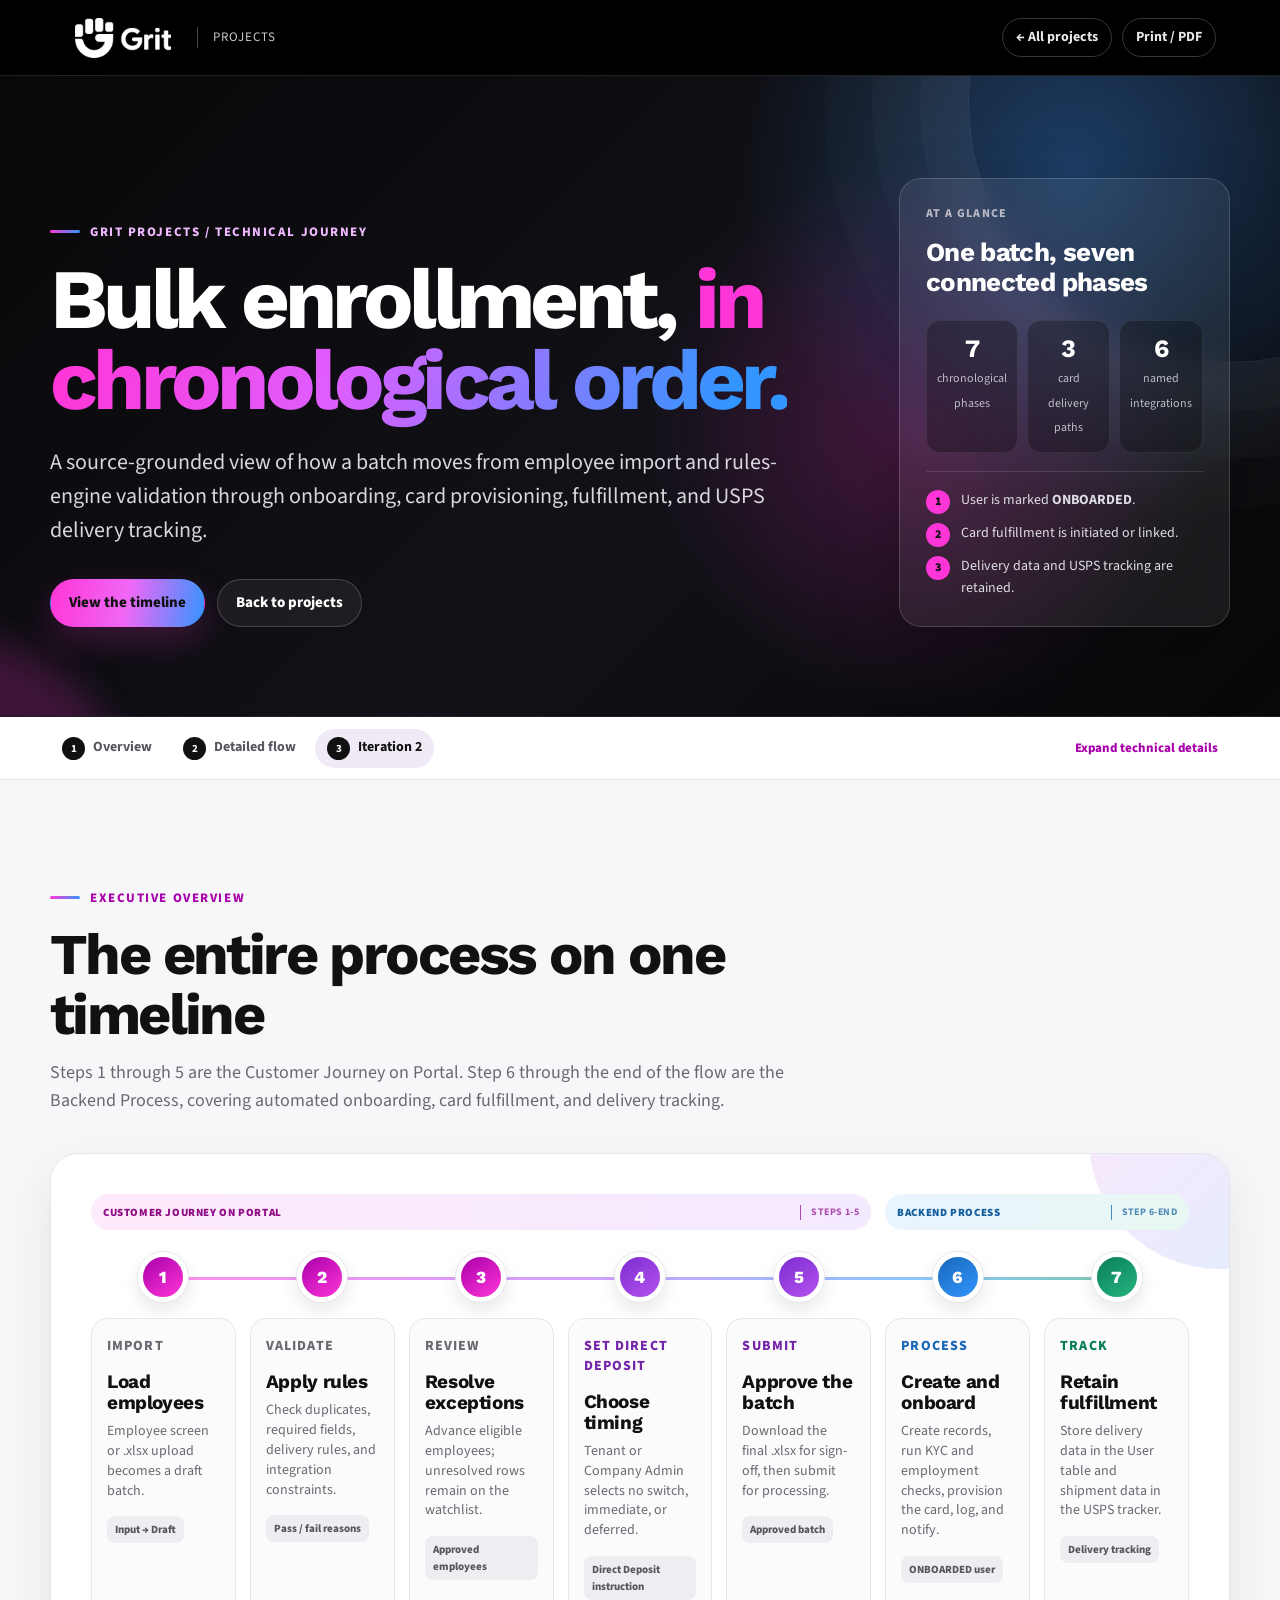
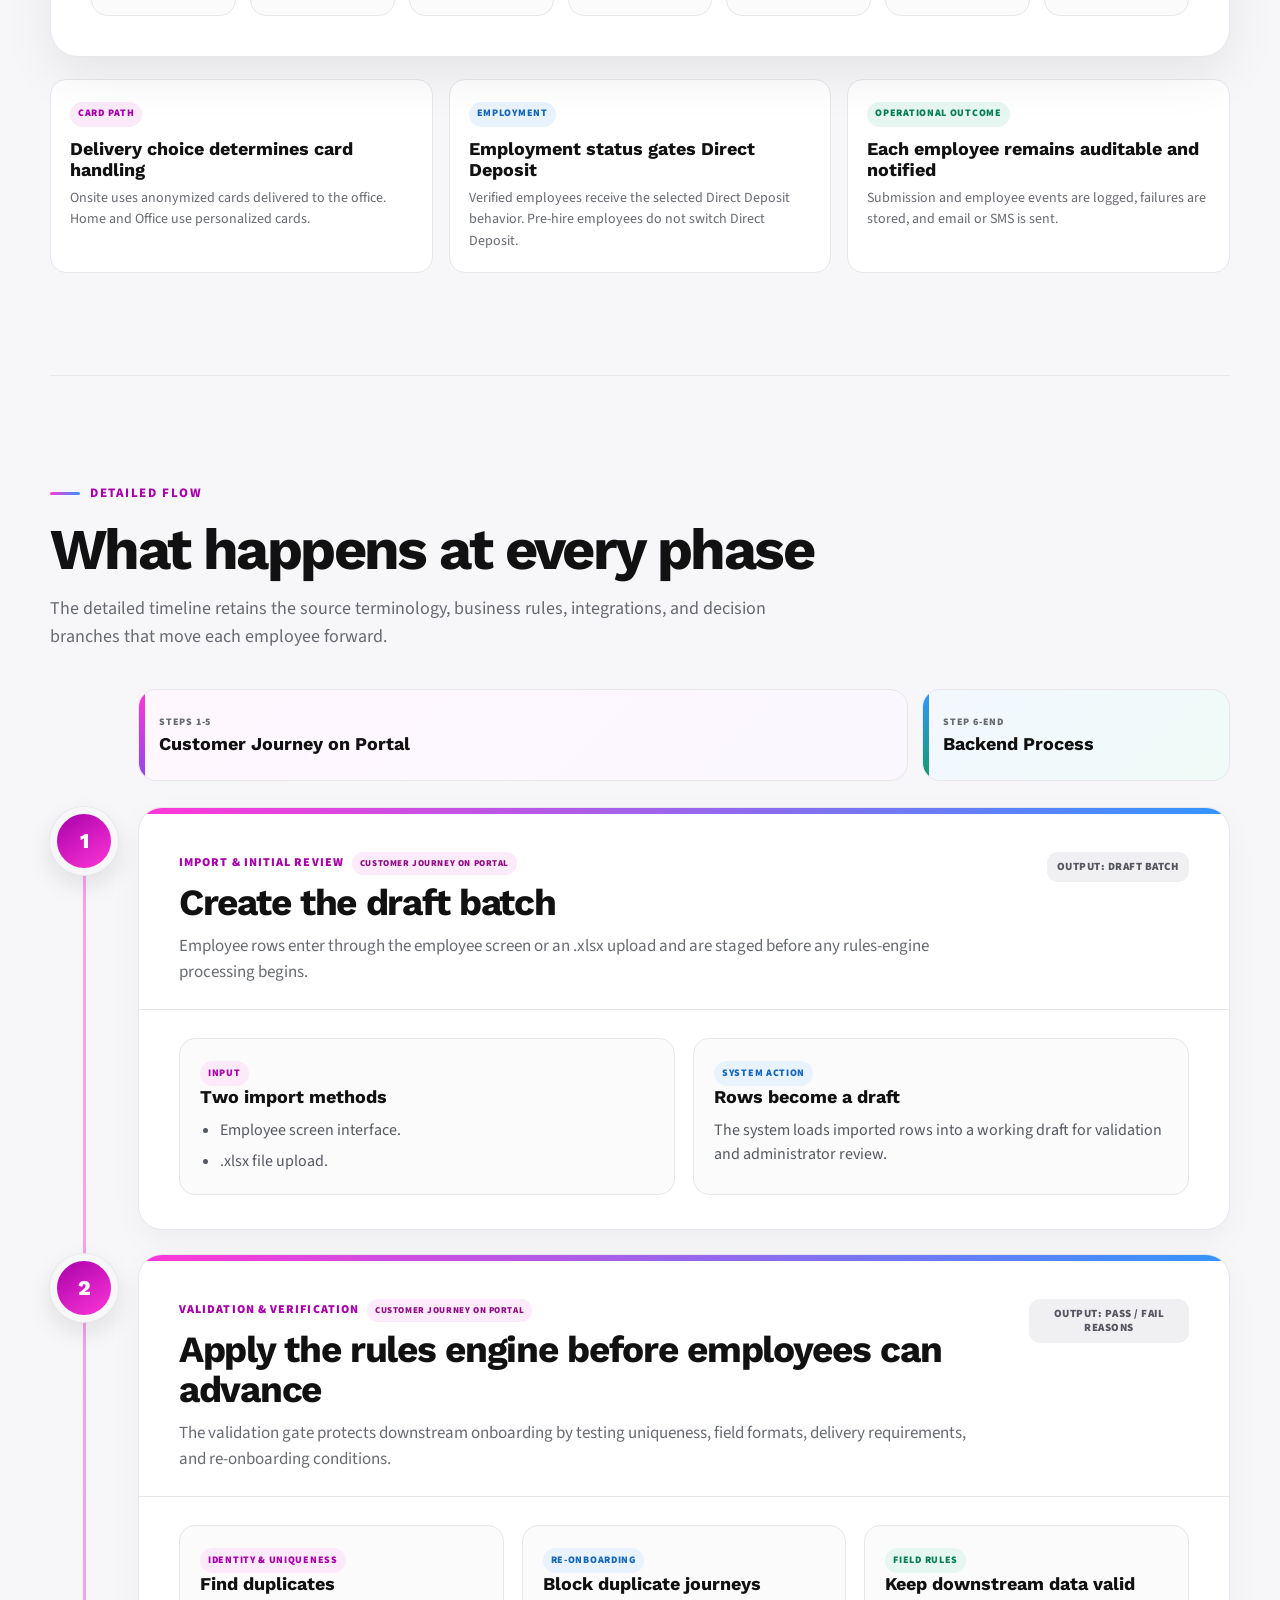
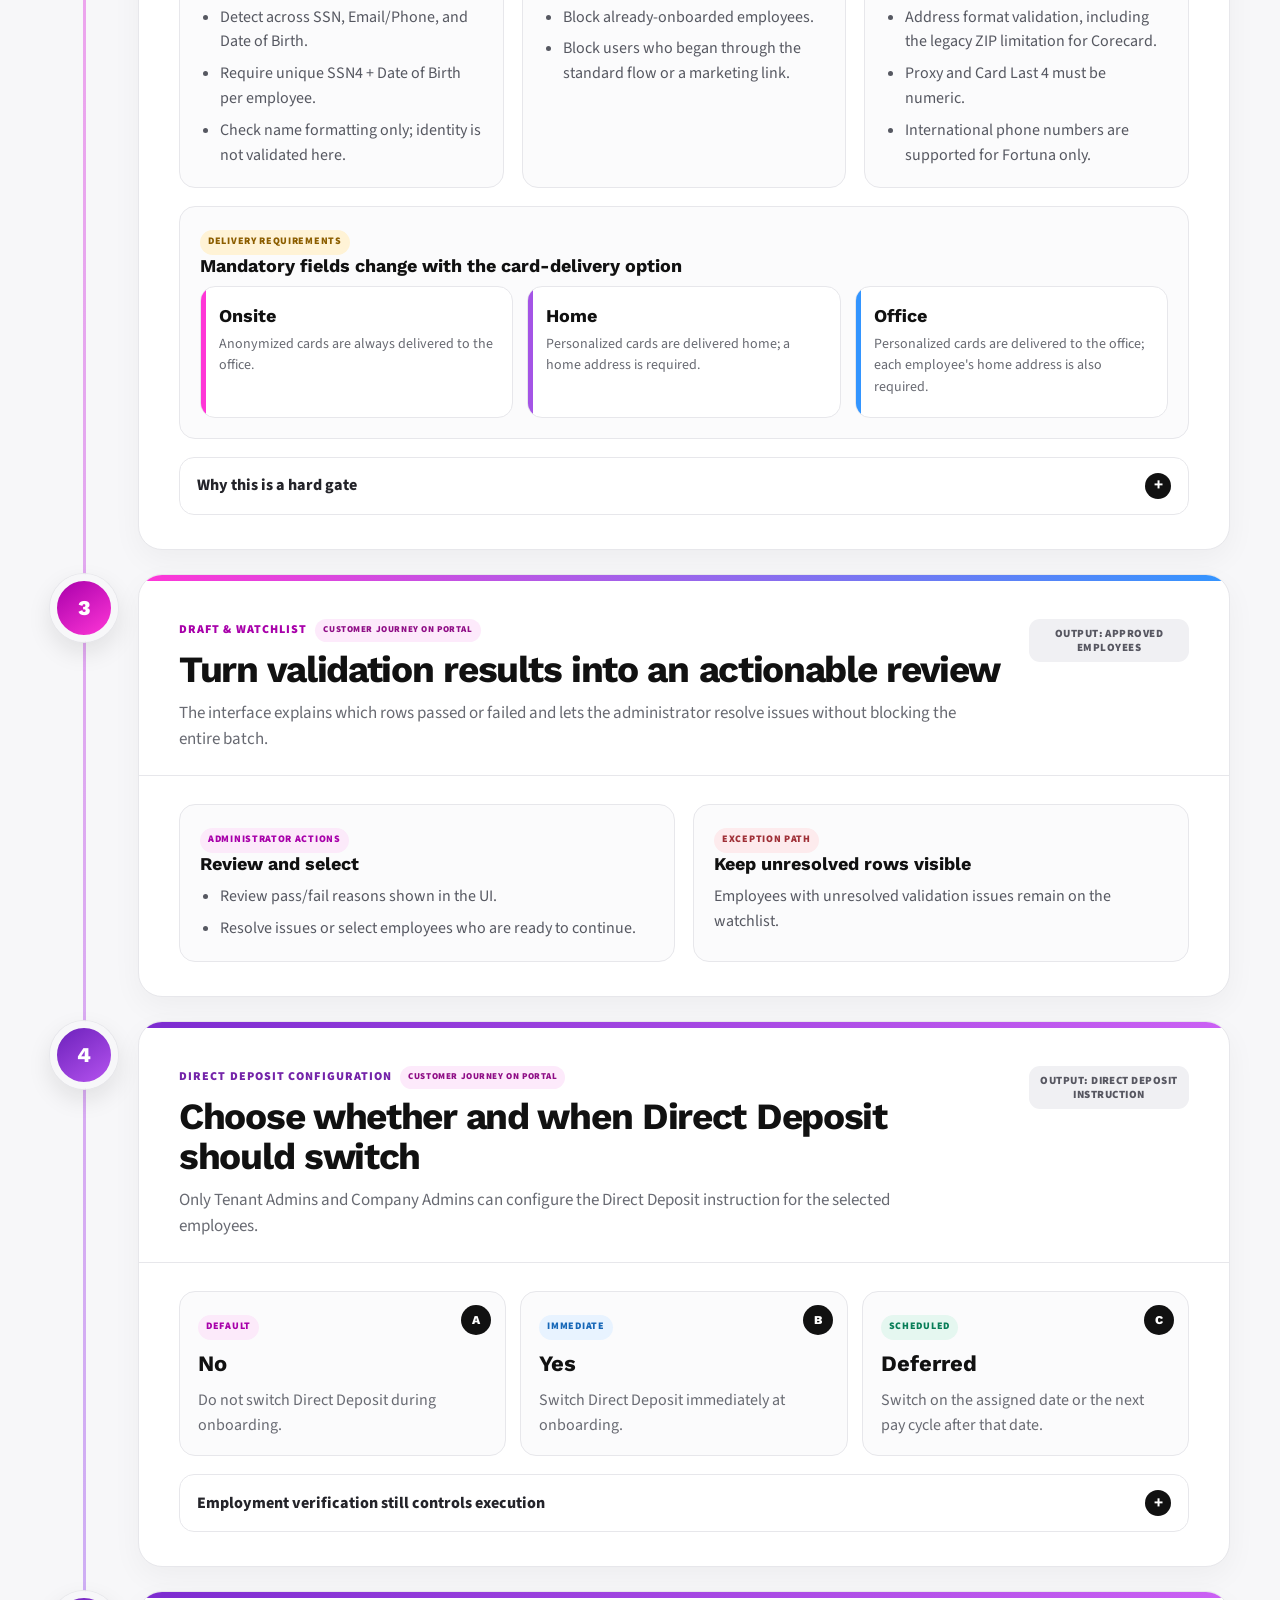
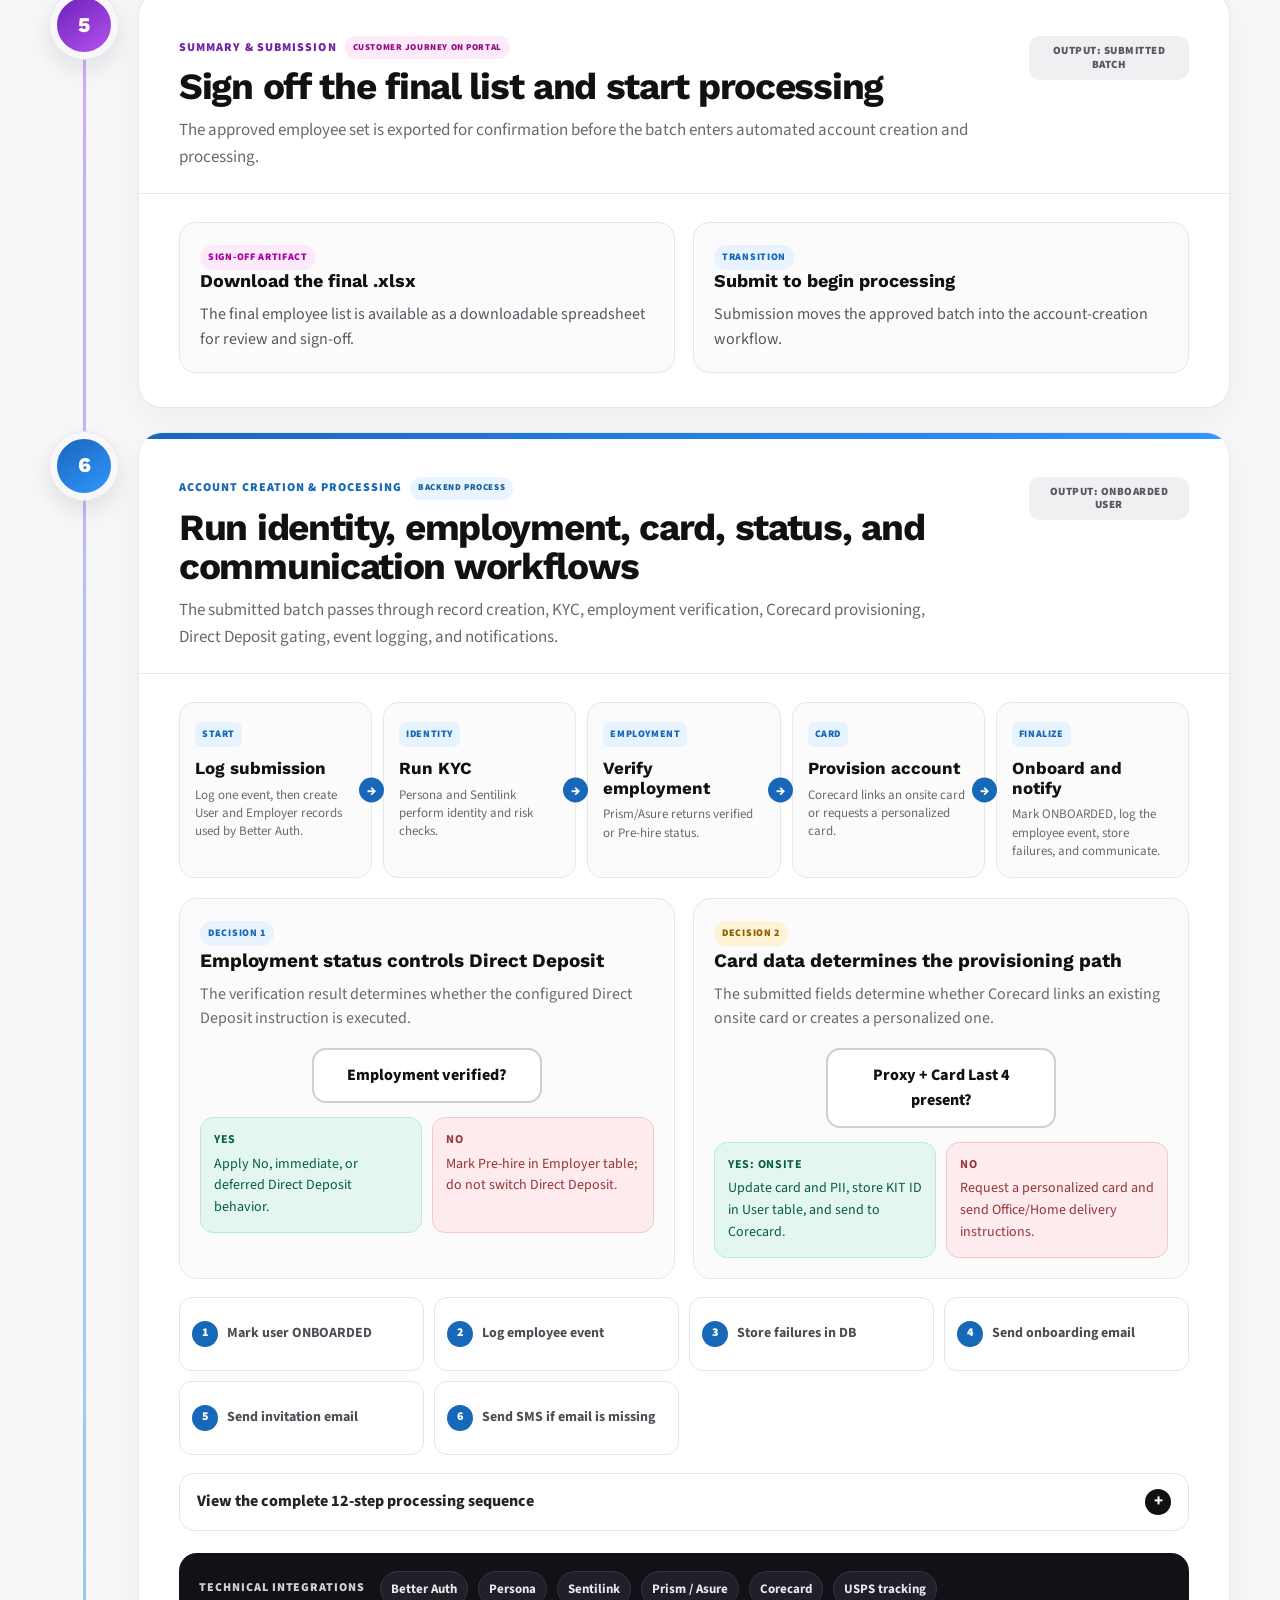
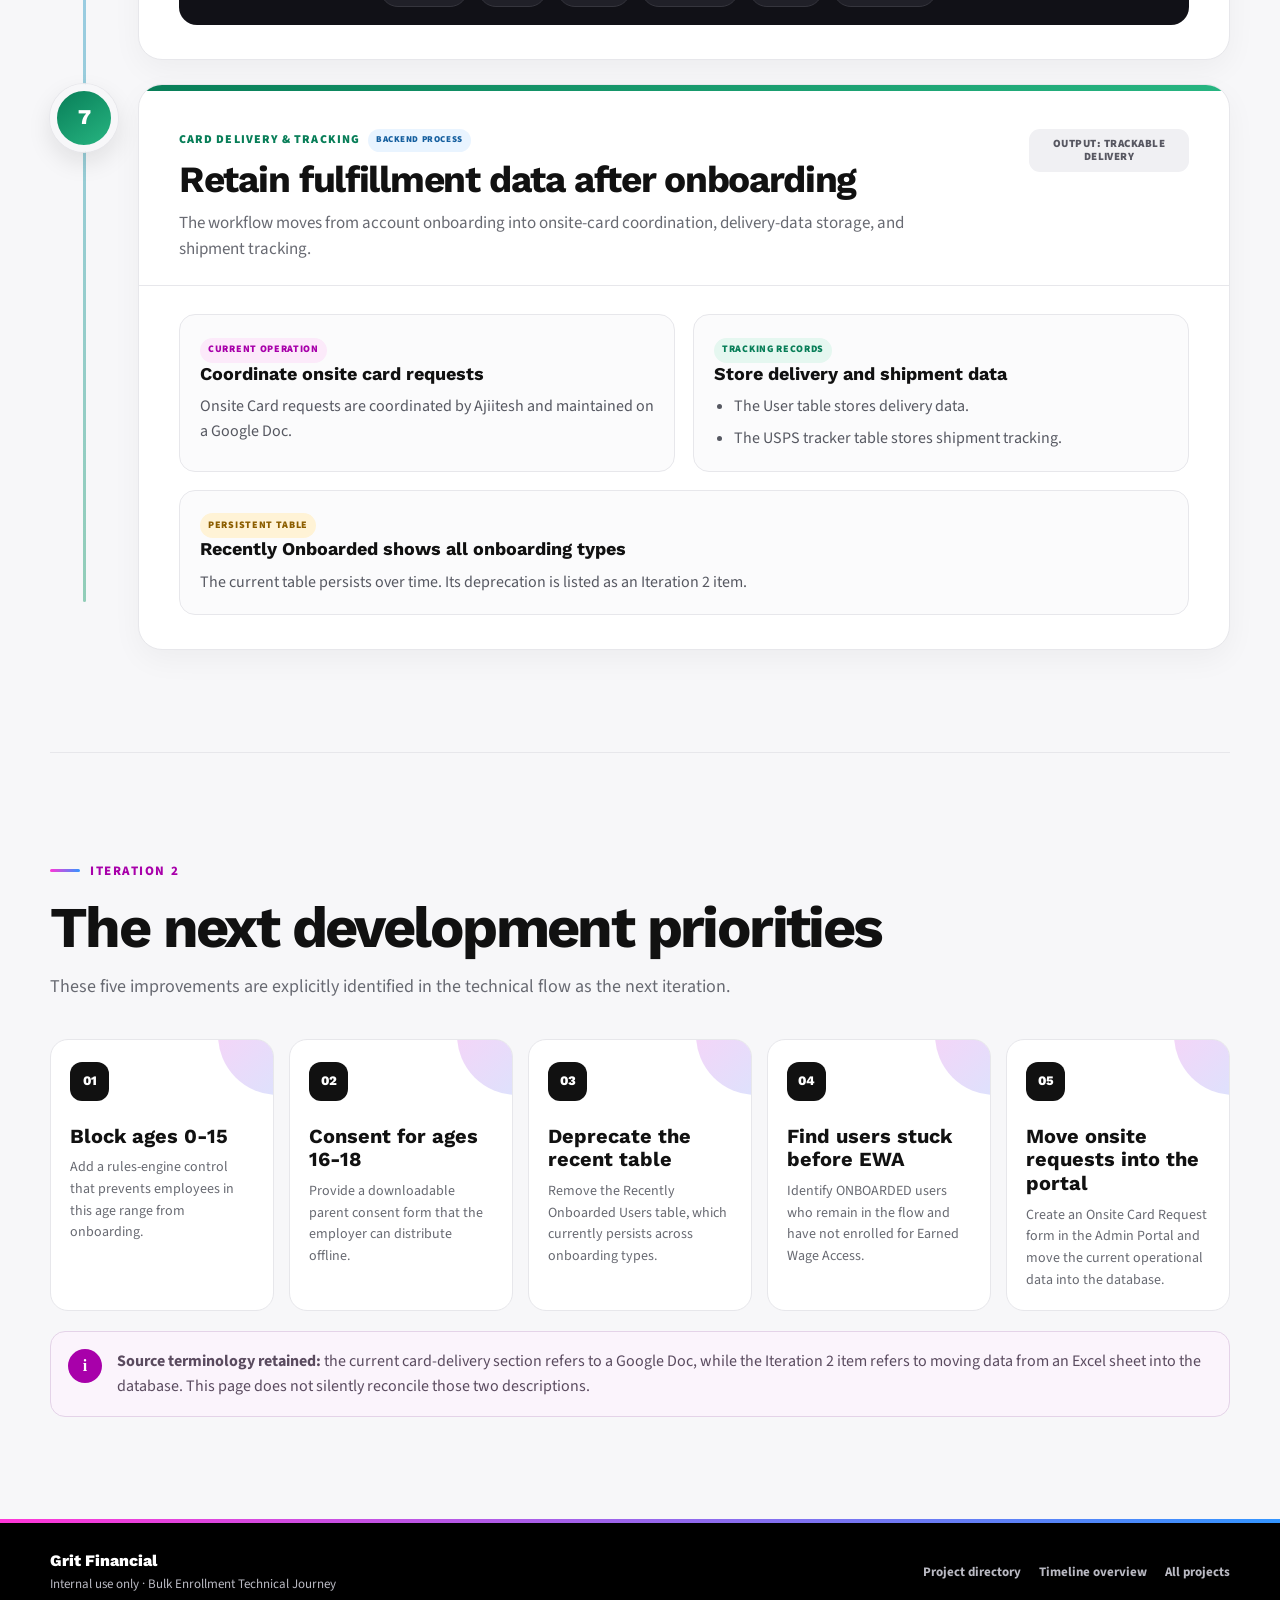
==== commit e95c27c3: "Restructured projects" ====
--- a/bulk-enrollment.html
+++ b/bulk-enrollment.html
@@ -1243,13 +1243,13 @@
   <a class="skip-link" href="#main-content">Skip to the technical journey</a>
 
   <header class="topbar">
-    <a class="brand" href="index.html" aria-label="Back to Grit Financial portfolio">
+    <a class="brand" href="index.html" aria-label="Back to Grit Financial project directory">
       <img src="assets/Grit_Logo_RGB.png" alt="Grit Financial" onerror="this.style.display='none';this.nextElementSibling.hidden=false">
       <span class="brand-fallback" hidden>GRIT</span>
-      <span class="brand-label">Portfolio</span>
+      <span class="brand-label">Projects</span>
     </a>
     <div class="top-actions">
-      <a class="top-link" href="index.html" aria-label="Back to the portfolio"><span aria-hidden="true">&larr;&nbsp;</span>Portfolio</a>
+      <a class="top-link" href="index.html" aria-label="Back to the project directory"><span aria-hidden="true">&larr;&nbsp;</span>All projects</a>
       <button class="top-button" type="button" data-print>Print / PDF</button>
     </div>
   </header>
@@ -1257,12 +1257,12 @@
   <section class="hero" aria-labelledby="page-title">
     <div class="hero-inner">
       <div>
-        <p class="eyebrow">Grit Portfolio / Technical journey</p>
+        <p class="eyebrow">Grit Projects / Technical journey</p>
         <h1 id="page-title">Bulk enrollment, <span class="gradient-text">in chronological order.</span></h1>
         <p class="hero-copy">A source-grounded view of how a batch moves from employee import and rules-engine validation through onboarding, card provisioning, fulfillment, and USPS delivery tracking.</p>
         <div class="hero-actions">
           <a class="button button-primary" href="#overview">View the timeline</a>
-          <a class="button button-secondary" href="index.html#featured-projects">Back to portfolio</a>
+          <a class="button button-secondary" href="index.html#projects">Back to projects</a>
         </div>
       </div>
 
@@ -1741,9 +1741,9 @@
         <div class="footer-copy">Internal use only &middot; Bulk Enrollment Technical Journey</div>
       </div>
       <div class="footer-links">
-        <a href="index.html">Portfolio home</a>
+        <a href="index.html">Project directory</a>
         <a href="#overview">Timeline overview</a>
-        <a href="index.html#featured-projects">Selected work</a>
+        <a href="index.html#projects">All projects</a>
       </div>
     </div>
   </footer>
